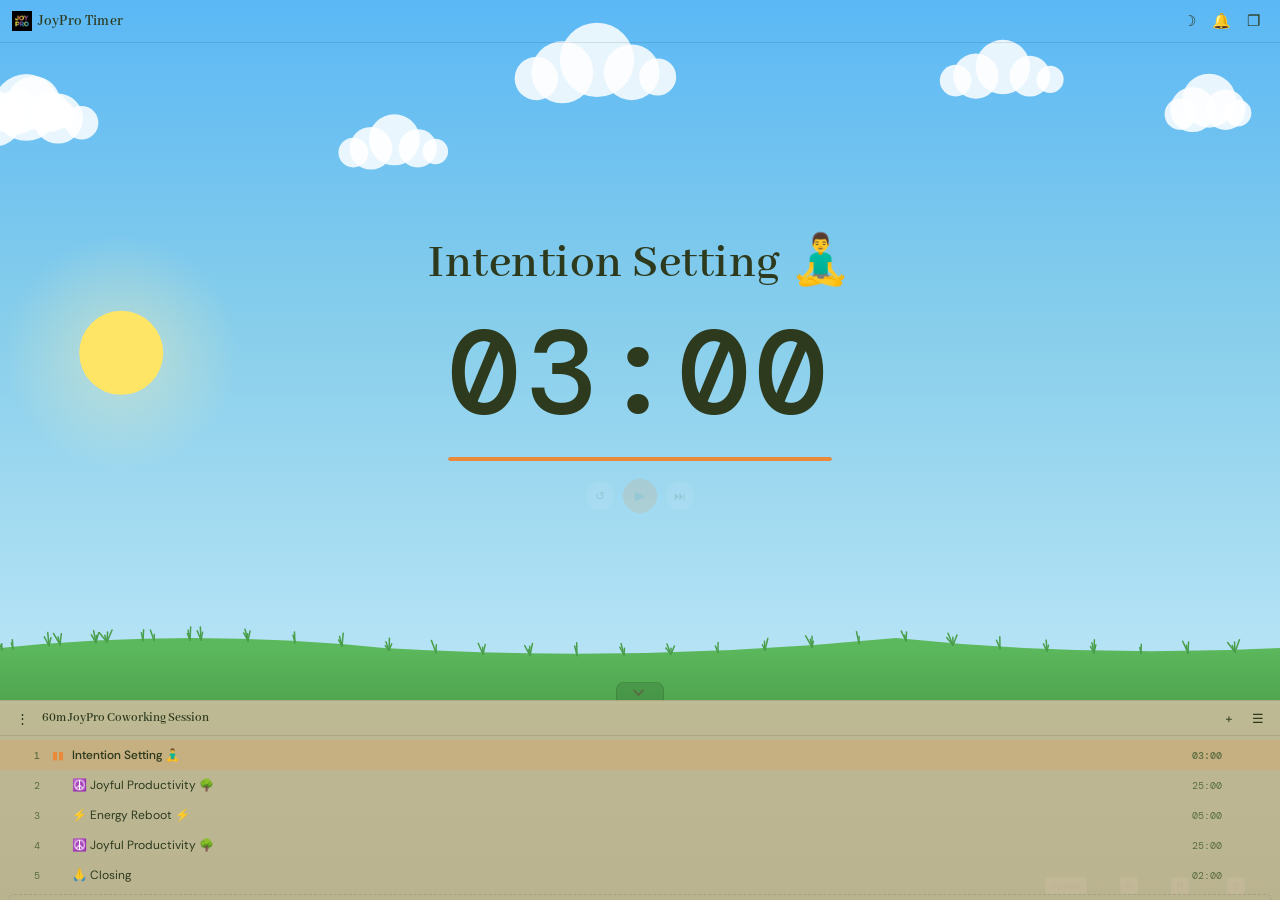
==== index.html @ cd6d8004 "Reshape bonsai tree to match reference: compact trunk, organic branches, cloud foliage Vertically co" ====
<!DOCTYPE html>
<html lang="en">
<head>
<meta charset="UTF-8">
<meta name="viewport" content="width=device-width, initial-scale=1.0, viewport-fit=cover">
<title>JoyPro Timer</title>
<link rel="icon" type="image/png" href="joypro-logo-dark.png">
<link rel="preconnect" href="https://fonts.googleapis.com">
<link rel="preconnect" href="https://fonts.gstatic.com" crossorigin>
<link href="https://fonts.googleapis.com/css2?family=Abhaya+Libre:wght@600&family=DM+Mono:wght@400;500&family=Rethink+Sans:wght@400;500;600&display=swap" rel="stylesheet">
<link rel="stylesheet" href="css/tokens.css?v=9">
<link rel="stylesheet" href="css/layout.css?v=9">
<link rel="stylesheet" href="css/timer.css?v=9">
<link rel="stylesheet" href="css/modals.css?v=9">
<link rel="stylesheet" href="css/utilities.css?v=9">
</head>
<body>

<div class="app">
  <!-- HEADER -->
  <header class="header">
    <div class="header-title"><img src="joypro-logo-dark.png" alt="JoyPro" class="header-logo">JoyPro Timer</div>
    <div class="header-actions">
      <button class="header-btn" id="themeToggle" title="Toggle theme">&#9789;</button>
      <button class="header-btn" id="muteToggle" title="Toggle sound (M)">&#128276;</button>
      <button class="header-btn" id="popoutBtn" title="Open popout window">&#10064;</button>
    </div>
  </header>

  <!-- MAIN -->
  <div class="main">
    <!-- Main content area (timer + future coworking panel sit here side-by-side) -->
    <div class="main-content">
      <!-- Timer Area -->
      <div class="timer-area" id="timerArea">
        <div class="current-segment-title" id="currentTitle">Focus Block 1</div>
        <div class="timer-digits" id="timerDigits">25:00</div>
        <div class="timer-progress-bar">
          <div class="timer-progress-fill" id="progressFill" style="width: 100%"></div>
        </div>

      <div class="timer-controls">
        <button class="ctrl-btn" id="resetBtn" title="Reset session (R)">&#8634;</button>
        <button class="ctrl-btn primary" id="playBtn" title="Play/Pause (Space)">&#9654;</button>
        <button class="ctrl-btn" id="skipBtn" title="Next segment (N)">&#9197;</button>
      </div>

      <!-- Transition overlay -->
      <div class="transition-overlay" id="transitionOverlay">
        <div class="transition-label">Next up</div>
        <div class="transition-title" id="transitionTitle"></div>
        <div class="transition-countdown" id="transitionCountdown">Starting in 3...</div>
        <div class="transition-actions">
          <button class="transition-btn start" id="transitionStart">Start Now</button>
          <button class="transition-btn skip" id="transitionSkipBtn">Skip</button>
        </div>
      </div>

      <!-- Complete overlay -->
      <div class="complete-overlay" id="completeOverlay">
        <div class="complete-icon">&#10003;</div>
        <div class="complete-title">Session Complete!</div>
        <div class="complete-sub">Great session. Take a moment to breathe.</div>
        <button class="modal-btn primary complete-restart-btn" id="restartBtn">Start Over</button>
      </div>
    </div><!-- /.timer-area -->
    </div><!-- /.main-content -->

    <!-- Expand tab (visible when panel collapsed) -->
    <button class="panel-tab-btn session-expand-btn" id="sessionExpandBtn" title="Show segments">
      <div class="tab-arrow up"></div>
    </button>

    <!-- Session Panel (bottom — segments list & toolbar) -->
    <aside class="session-panel" id="sessionPanel">
      <!-- Collapse tab sits on top of panel -->
      <button class="panel-tab-btn panel-collapse-tab" id="panelCollapseBtn" title="Hide segments">
        <div class="tab-arrow down"></div>
      </button>
      <!-- Menu lives outside session-panel-inner to avoid overflow:hidden clipping -->
      <div class="session-actions-menu" id="sessionActionsMenu">
        <button class="menu-item" id="menuSaveBtn">&#128190; Save</button>
        <button class="menu-item" id="menuSaveAsBtn">&#128203; Save As...</button>
        <button class="menu-item" id="menuAdvEditBtn">&#9998; Advanced Edit...</button>
      </div>
      <div class="session-panel-inner">
        <div class="session-header">
          <div class="session-actions-wrapper">
            <button class="session-btn" id="sessionActionsBtn" title="Session actions">&#8942;</button>
          </div>
          <div class="session-name" id="sessionName"></div>
          <div class="session-toolbar">
            <button class="session-btn" id="panelNewBtn" title="New session">&#43;</button>
            <button class="session-btn" id="panelMenuBtn" title="Load saved session">&#9776;</button>
          </div>
        </div>
        <div class="session-segments" id="sessionSegments"></div>
      </div>
    </aside>
  </div><!-- /.main -->
</div><!-- /.app -->

<!-- EDITOR MODAL -->
<div class="modal-overlay" id="editorModal">
  <div class="modal">
    <div class="modal-header">
      <div class="modal-title" id="editorModalTitle">Edit Session</div>
      <button class="modal-close" id="editorClose">&times;</button>
    </div>
    <div class="modal-body" id="editorBody">
      <input type="text" class="editor-session-name" id="editorSessionName" placeholder="Session name" spellcheck="false">
      <div id="editorSegments"></div>
      <button class="editor-add-btn" id="editorAdd">+ Add Segment</button>
    </div>
    <div class="modal-footer">
      <button class="modal-btn secondary" id="editorCancel">Cancel</button>
      <button class="modal-btn primary" id="editorSave">Save</button>
    </div>
  </div>
</div>

<!-- SAVED SESSIONS MODAL -->
<div class="modal-overlay" id="savedModal">
  <div class="modal">
    <div class="modal-header">
      <div class="modal-title">Saved Sessions</div>
      <button class="modal-close" id="savedClose">&times;</button>
    </div>
    <div class="modal-body" id="savedBody"></div>
    <div class="modal-footer">
      <button class="modal-btn secondary" id="savedImportBtn">Import</button>
      <button class="modal-btn secondary" id="savedExportBtn">Export</button>
      <span class="flex-spacer"></span>
      <button class="modal-btn secondary" id="savedCloseBtn">Close</button>
    </div>
  </div>
</div>

<!-- CONFIRM DIALOG -->
<div class="confirm-overlay" id="confirmOverlay">
  <div class="confirm-box">
    <div class="confirm-msg" id="confirmMsg"></div>
    <div class="confirm-actions">
      <button class="modal-btn secondary" id="confirmNo">Cancel</button>
      <button class="modal-btn primary" id="confirmYes">Confirm</button>
    </div>
  </div>
</div>

<!-- SAVE PROMPT DIALOG (unsaved changes) -->
<div class="save-prompt-overlay" id="savePromptOverlay">
  <div class="save-prompt-box">
    <div class="save-prompt-msg" id="savePromptMsg">Save changes to this session?</div>
    <div class="save-prompt-actions">
      <button class="modal-btn secondary" id="savePromptCancel">Cancel</button>
      <button class="modal-btn secondary" id="savePromptDiscard">Don't Save</button>
      <button class="modal-btn secondary" id="savePromptSaveAs">Save As</button>
      <button class="modal-btn primary" id="savePromptSave">Save</button>
    </div>
  </div>
</div>

<!-- SAVE AS NAME PROMPT -->
<div class="name-prompt-overlay" id="namePromptOverlay">
  <div class="name-prompt-box">
    <div class="name-prompt-label">Save session as:</div>
    <input type="text" class="name-prompt-input" id="namePromptInput" placeholder="Session name" spellcheck="false">
    <div class="name-prompt-actions">
      <button class="modal-btn secondary" id="namePromptCancel">Cancel</button>
      <button class="modal-btn primary" id="namePromptOk">Save</button>
    </div>
  </div>
</div>

<!-- SEGMENT EDIT POPOVER -->
<div class="seg-edit-popover" id="segEditPopover">
  <div class="seg-edit-header">
    <div class="seg-edit-title">Edit Segment</div>
    <button class="seg-edit-close" id="segEditClose">&times;</button>
  </div>
  <div class="seg-edit-body">
    <div class="seg-edit-row">
      <label class="seg-edit-label">Title</label>
      <input type="text" class="seg-edit-input" id="segEditTitle" spellcheck="false">
    </div>
    <div class="seg-edit-row">
      <label class="seg-edit-label">Duration</label>
      <div class="seg-edit-duration">
        <input type="number" class="seg-edit-num" id="segEditMin" min="0" max="999" title="Minutes">
        <span class="seg-edit-sep">:</span>
        <input type="number" class="seg-edit-num" id="segEditSec" min="0" max="59" title="Seconds">
      </div>
    </div>
    <div class="seg-edit-row seg-edit-toggles">
      <label><input type="checkbox" id="segEditSound"> Sound</label>
      <label><input type="checkbox" id="segEditAuto"> Auto-advance</label>
    </div>
    <div class="seg-edit-row">
      <label class="seg-edit-label">Theme</label>
      <select class="seg-edit-select" id="segEditTheme"></select>
    </div>
    <div class="seg-edit-row seg-edit-sound-row">
      <span class="seg-edit-sound-link" id="segEditUploadSound">Upload custom sound</span>
      <span class="seg-edit-sound-link remove" id="segEditRemoveSound">Remove custom sound</span>
    </div>
  </div>
  <div class="seg-edit-footer">
    <button class="modal-btn secondary" id="segEditCancel">Cancel</button>
    <button class="modal-btn primary" id="segEditSave">Save</button>
  </div>
</div>
<div class="seg-edit-backdrop" id="segEditBackdrop"></div>

<!-- TOAST -->
<div class="toast-container" id="toastContainer"></div>

<!-- KEYBOARD HINT -->
<div class="keyboard-hint">
  <kbd>Space</kbd> play &nbsp; <kbd>N</kbd> next &nbsp; <kbd>M</kbd> mute &nbsp; <kbd>E</kbd> edit
</div>

<!-- Hidden file input for custom sound upload -->
<input type="file" id="soundFileInput" accept="audio/*" style="display:none">
<input type="file" id="importFileInput" accept=".json" style="display:none">

<script src="js/state.js?v=9"></script>
<script src="js/audio.js?v=9"></script>
<script src="js/themes.js?v=9"></script>
<script src="js/timer.js?v=9"></script>
<script src="js/ui.js?v=9"></script>
<script src="js/inline-edit.js?v=9"></script>
<script src="js/popout.js?v=9"></script>
<script src="js/dialogs.js?v=9"></script>
<script src="js/editor.js?v=9"></script>
<script src="js/app.js?v=9"></script>
</body>
</html>
---- css/tokens.css ----
/* ═══════════════════════════════════════════════════
   DESIGN TOKENS
   ═══════════════════════════════════════════════════ */
:root {
  /* Brand */
  --coral: #f19766;
  --teal: #2a7c73;
  --light-teal: #6faf9c;
  --navy: #07273F;
  --charcoal: #3d474d;
  --cream: #f6f3ee;
  --track-light: #e8e4de;
  --track-dark: #2a3a4a;

  /* Light theme (default) */
  --bg: var(--cream);
  --bg-panel: #eee9e2;
  --text: var(--charcoal);
  --text-muted: #8a9099;
  --accent: var(--coral);
  --ring-track: var(--track-light);
  --completed: var(--teal);
  --border: #ddd6cc;
  --modal-bg: #fff;
  --modal-overlay: rgba(0,0,0,0.35);
  --hover-bg: rgba(241,151,102,0.08);
  --active-bg: rgba(241,151,102,0.14);
  --btn-bg: var(--cream);
  --btn-hover: #ece7e0;
  --toast-bg: var(--charcoal);
  --toast-text: var(--cream);
  --danger: #d96b5a;
  --shadow: 0 2px 12px rgba(0,0,0,0.08);
  --shadow-lg: 0 8px 32px rgba(0,0,0,0.12);
}

[data-theme="dark"] {
  --bg: var(--navy);
  --bg-panel: #0a2e47;
  --text: var(--cream);
  --text-muted: #8a9aaa;
  --accent: var(--coral);
  --ring-track: var(--track-dark);
  --completed: var(--light-teal);
  --border: #1e3a52;
  --modal-bg: #0e3355;
  --modal-overlay: rgba(0,0,0,0.55);
  --hover-bg: rgba(241,151,102,0.1);
  --active-bg: rgba(241,151,102,0.18);
  --btn-bg: #0a2e47;
  --btn-hover: #143d5a;
  --toast-bg: var(--cream);
  --toast-text: var(--navy);
  --shadow: 0 2px 12px rgba(0,0,0,0.25);
  --shadow-lg: 0 8px 32px rgba(0,0,0,0.4);
}

/* Starry Night — deep indigo sky with transparent UI */
[data-bg-theme="starryNight"] {
  --bg: #0b0e2a;
  --bg-panel: rgba(8, 10, 36, 0.65);
  --text: #e8e0f0;
  --text-muted: #9a8fbf;
  --accent: #c89bff;
  --ring-track: rgba(255,255,255,0.1);
  --completed: #7dd3c0;
  --border: rgba(255,255,255,0.1);
  --modal-bg: rgba(12, 14, 45, 0.9);
  --modal-overlay: rgba(0,0,0,0.6);
  --hover-bg: rgba(200,155,255,0.1);
  --active-bg: rgba(200,155,255,0.18);
  --btn-bg: rgba(8, 10, 36, 0.6);
  --btn-hover: rgba(20, 22, 60, 0.8);
  --toast-bg: rgba(200,155,255,0.9);
  --toast-text: #0b0e2a;
  --shadow: 0 2px 12px rgba(0,0,0,0.4);
  --shadow-lg: 0 8px 32px rgba(0,0,0,0.5);
}

/* ═══════════════════════════════════════════════════
   THEME PICKER
   ═══════════════════════════════════════════════════ */
.theme-picker {
  position: fixed;
  z-index: 100;
  display: flex;
  gap: 6px;
  padding: 8px 10px;
  background: var(--modal-bg);
  border: 1px solid var(--border);
  border-radius: 10px;
  box-shadow: var(--shadow-lg);
  opacity: 0;
  pointer-events: none;
  transform: translateY(-4px);
  transition: opacity 0.15s, transform 0.15s;
  max-width: calc(100vw - 24px);
}

.theme-picker.open {
  opacity: 1;
  pointer-events: auto;
  transform: translateY(0);
}

.theme-swatch {
  width: 28px;
  height: 28px;
  padding: 0;
  border: 2px solid transparent;
  border-radius: 50%;
  background: none;
  cursor: pointer;
  display: flex;
  align-items: center;
  justify-content: center;
  transition: border-color 0.15s, transform 0.15s;
}

.theme-swatch:hover {
  transform: scale(1.15);
}

.theme-swatch.active {
  border-color: var(--accent);
}

.swatch-color {
  display: block;
  width: 18px;
  height: 18px;
  border-radius: 50%;
  border: 1px solid rgba(128,128,128,0.3);
}

/* Growing Tree — cheerful daytime scene */
[data-bg-theme="growingTree"] {
  --bg: #87CEEB;
  --bg-panel: rgba(210, 190, 160, 0.85);
  --text: #2d3a1e;
  --text-muted: #5a6e42;
  --accent: #e88a3a;
  --ring-track: rgba(0,0,0,0.08);
  --completed: #2a7c3a;
  --border: rgba(0,0,0,0.1);
  --modal-bg: rgba(245, 250, 240, 0.95);
  --modal-overlay: rgba(0,0,0,0.3);
  --hover-bg: rgba(232,138,58,0.12);
  --active-bg: rgba(232,138,58,0.2);
  --btn-bg: rgba(255,255,255,0.5);
  --btn-hover: rgba(255,255,255,0.7);
  --toast-bg: #2d5016;
  --toast-text: #f5fae0;
  --shadow: 0 2px 12px rgba(0,0,0,0.1);
  --shadow-lg: 0 8px 32px rgba(0,0,0,0.15);
}

/* ═══════════════════════════════════════════════════
   BONSAI SVG (Growing Tree theme)
   ═══════════════════════════════════════════════════ */
:root {
  --bonsai-trunk: #6D4C2E;
  --bonsai-trunk-dark: #4E3524;
  --bonsai-pot: #B5651D;
  --bonsai-pot-dark: #8B4513;
  --bonsai-pot-rim: #C4753A;
  --bonsai-soil: #3E2723;
  --bonsai-soil-highlight: #5D4037;
  --bonsai-foliage-dark: #3A8A30;
  --bonsai-foliage-mid: #4EA842;
  --bonsai-foliage-light: #6CBF5C;
}

/* Bonsai SVG overlay */
.bonsai-svg {
  position: fixed;
  pointer-events: none;
  z-index: 1;
  overflow: visible;
}

/* Pot fade-in */
.bonsai-pot { opacity: 0; transition: opacity 0.5s ease; }
.bonsai-pot.visible { opacity: 1; }

.bonsai-soil-surface {
  transform: scaleY(0.4);
  transform-origin: center;
  transition: transform 0.6s ease-out;
}
.bonsai-pot.visible .bonsai-soil-surface { transform: scaleY(1); }

/* Growable paths (trunk, branches, roots) */
.bonsai-growable {
  fill: none;
  stroke-linecap: round;
  stroke-linejoin: round;
}

/* Trunk fill paths (tapered, computed per-frame by JS) */
.bonsai-trunk-fill-main { fill: var(--bonsai-trunk); stroke: none; }
.bonsai-trunk-fill-shadow { fill: var(--bonsai-trunk-dark); stroke: none; opacity: 0; }

/* Trunk reference paths (invisible, kept for getPointAtLength) */
.bonsai-trunk-main { stroke: none; fill: none; }
.bonsai-trunk-shadow { stroke: none; fill: none; }

/* Branches — JS per-frame animation, 2x thicker */
.bonsai-branch-primary {
  stroke: var(--bonsai-trunk);
  stroke-width: 12;
}
.bonsai-branch-secondary {
  stroke: var(--bonsai-trunk);
  stroke-width: 8;
}

/* Roots — JS per-frame animation */
.bonsai-root-path {
  stroke: var(--bonsai-trunk);
  stroke-width: 3;
}

/* Foliage pads — JS per-frame scale/opacity, CSS sway animation */
.bonsai-foliage-pad {
  opacity: 0;
  scale: 0;
}
.bonsai-foliage-pad.visible {
  animation: bonsai-sway 4s ease-in-out infinite;
}

/* Breeze sway — gentle continuous animation with slight rotation */
@keyframes bonsai-sway {
  0%, 100% { translate: 0 0; rotate: 0deg; }
  25% { translate: 2px -1px; rotate: 1.5deg; }
  50% { translate: -1px 1px; rotate: -0.8deg; }
  75% { translate: 1.5px 0.5px; rotate: 1deg; }
}
/* Stagger sway timing per pad for natural look */
.bonsai-foliage-pad:nth-child(odd) { animation-delay: -1.5s; }
.bonsai-foliage-pad:nth-child(3n) { animation-duration: 5s; }
.bonsai-foliage-pad:nth-child(4n) { animation-duration: 3.5s; animation-delay: -0.8s; }

/* Individual circle micro-sway within foliage — organic breathing effect */
.bonsai-foliage-pad.visible circle:nth-child(3n+1) {
  animation: bonsai-micro-1 3.2s ease-in-out infinite;
}
.bonsai-foliage-pad.visible circle:nth-child(3n+2) {
  animation: bonsai-micro-2 2.8s ease-in-out infinite -1s;
}
.bonsai-foliage-pad.visible circle:nth-child(3n) {
  animation: bonsai-micro-3 3.6s ease-in-out infinite -0.5s;
}
@keyframes bonsai-micro-1 {
  0%, 100% { translate: 0 0; }
  50% { translate: 1.5px -0.8px; }
}
@keyframes bonsai-micro-2 {
  0%, 100% { translate: 0 0; }
  50% { translate: -1.2px 1px; }
}
@keyframes bonsai-micro-3 {
  0%, 100% { translate: 0 0; }
  50% { translate: 0.8px 1.2px; }
}

/* Tree group */
.bonsai-tree-group {
  transform-origin: 200px 400px;
}

/* Background canvas — gradient set per-theme via JS */
#themeBgCanvas {}
---- css/layout.css ----
/* ═══════════════════════════════════════════════════
   BASE
   ═══════════════════════════════════════════════════ */
*, *::before, *::after { box-sizing: border-box; margin: 0; padding: 0; }
html, body { height: 100%; }
body {
  font-family: 'Rethink Sans', sans-serif;
  background: var(--bg);
  color: var(--text);
  transition: background 0.3s, color 0.3s;
  overflow: hidden;
  /* Safe area padding for iPhones with notch/dynamic island */
  padding-top: env(safe-area-inset-top);
  padding-bottom: env(safe-area-inset-bottom);
  padding-left: env(safe-area-inset-left);
  padding-right: env(safe-area-inset-right);
}
button { cursor: pointer; border: none; background: none; font-family: inherit; color: inherit; }
input { font-family: inherit; color: inherit; }

/* ═══════════════════════════════════════════════════
   APP LAYOUT
   ═══════════════════════════════════════════════════ */
.app {
  width: 100%;
  height: 100vh;           /* fallback for older browsers */
  height: 100dvh;          /* dynamic viewport height — adapts to Safari toolbar */
  display: flex;
  flex-direction: column;
  background: var(--bg);
  position: relative;
  z-index: 2;              /* above bonsai SVG overlay (z-index: 1) */
}

/* ═══════════════════════════════════════════════════
   HEADER
   ═══════════════════════════════════════════════════ */
.header {
  display: flex;
  align-items: center;
  justify-content: space-between;
  padding: 6px 12px;
  border-bottom: 1px solid var(--border);
  flex-shrink: 0;
}

.header-title {
  font-family: 'Abhaya Libre', serif;
  font-weight: 600;
  font-size: 15px;
  display: flex;
  align-items: center;
  gap: 6px;
  letter-spacing: 0.01em;
}

.header-logo {
  width: 20px;
  height: 20px;
  object-fit: contain;
}

.header-actions { display: flex; gap: 2px; }
.header-btn {
  width: 30px;
  height: 30px;
  border-radius: 6px;
  display: flex;
  align-items: center;
  justify-content: center;
  font-size: 15px;
  transition: background 0.15s;
}
.header-btn:hover, .header-btn:active { background: var(--hover-bg); }
.header-btn.muted { opacity: 0.5; }

/* ═══════════════════════════════════════════════════
   MAIN
   ═══════════════════════════════════════════════════ */
.main {
  flex: 1;
  display: flex;
  flex-direction: column;
  overflow: hidden;
  min-height: 0;
  position: relative;
}

/* Holds the timer (and future side panels). flex-row ready for a coworking panel. */
.main-content {
  flex: 1;
  display: flex;
  flex-direction: row;
  min-height: 0;
  order: 1;
}

/* ═══════════════════════════════════════════════════
   SESSION PANEL (bottom — segments list & toolbar)
   ═══════════════════════════════════════════════════ */
.session-panel {
  flex: 0 0 auto;
  order: 2;
  position: relative;
  overflow: visible;
}

.session-panel-inner {
  max-height: 200px;
  display: flex;
  flex-direction: column;
  border-top: 1px solid var(--border);
  background: var(--bg-panel);
  transition: max-height 0.25s ease, opacity 0.2s ease;
  overflow: hidden;
}

.session-panel.collapsed .session-panel-inner {
  max-height: 0;
  border-top: none;
  opacity: 0;
  pointer-events: none;
}

.session-panel.collapsed .panel-collapse-tab {
  opacity: 0;
  pointer-events: none;
}

/* Tab-style expand/collapse button */
.panel-tab-btn {
  position: absolute;
  left: 50%;
  transform: translateX(-50%);
  width: 48px;
  height: 18px;
  border-radius: 8px 8px 0 0;
  display: flex;
  align-items: center;
  justify-content: center;
  background: var(--border);
  border: 1px solid var(--border);
  border-bottom: none;
  z-index: 10;
  cursor: pointer;
  transition: background 0.15s, opacity 0.2s;
}
.panel-tab-btn:hover, .panel-tab-btn:active { background: var(--accent); }
.panel-tab-btn:hover .tab-arrow, .panel-tab-btn:active .tab-arrow { border-color: white; }
.tab-arrow {
  width: 8px;
  height: 8px;
  border-left: 2px solid var(--text-muted);
  border-bottom: 2px solid var(--text-muted);
  transition: border-color 0.15s;
}
.tab-arrow.down { transform: rotate(-45deg) translateY(-2px); }
.tab-arrow.up { transform: rotate(135deg) translateY(2px); }

/* Expand tab — anchored at bottom of timer area, above safe area on iPhones */
.session-expand-btn {
  bottom: 8px;
  bottom: calc(8px + env(safe-area-inset-bottom));
  opacity: 0;
  pointer-events: none;
}
.session-expand-btn.visible {
  opacity: 1;
  pointer-events: auto;
}

/* Collapse tab — sits above the panel border */
.panel-collapse-tab {
  top: -18px;
}

/* Panel header */
.session-header {
  padding: 4px 8px;
  border-bottom: 1px solid var(--border);
  flex-shrink: 0;
  display: flex;
  align-items: center;
  gap: 6px;
  transition: opacity 0.15s;
}

.session-name {
  font-family: 'Abhaya Libre', serif;
  font-weight: 600;
  font-size: 13px;
  line-height: 1.3;
  flex: 1;
  overflow: hidden;
  text-overflow: ellipsis;
  white-space: nowrap;
  min-width: 0;
}

.session-name-input {
  font-family: 'Abhaya Libre', serif;
  font-weight: 600;
  font-size: 13px;
  flex: 1;
  min-width: 0;
  padding: 1px 4px;
  border: 1px solid var(--accent);
  border-radius: 4px;
  background: var(--modal-bg);
  color: var(--text);
  outline: none;
}

.session-toolbar {
  display: flex;
  gap: 1px;
  align-items: center;
  flex-shrink: 0;
}

.session-btn {
  width: 28px;
  height: 26px;
  border-radius: 5px;
  display: flex;
  align-items: center;
  justify-content: center;
  font-size: 13px;
  transition: background 0.15s;
  flex-shrink: 0;
}
.session-btn:hover, .session-btn:active { background: var(--hover-bg); }

/* Segment list */
.session-segments {
  flex: 1;
  overflow-y: auto;
  padding: 4px 0;
}

.segment-item {
  display: flex;
  align-items: center;
  gap: 6px;
  padding: 6px 10px;
  font-size: 12px;
  cursor: pointer;
  transition: background 0.1s;
  white-space: nowrap;
}
.segment-item:hover, .segment-item:active { background: var(--hover-bg); }
.segment-item.active { background: var(--active-bg); font-weight: 500; }

/* Drag handle */
.segment-drag-handle {
  cursor: grab;
  color: var(--text-muted);
  font-size: 10px;
  flex-shrink: 0;
  width: 14px;
  text-align: center;
  user-select: none;
  opacity: 0;
  transition: opacity 0.15s;
  letter-spacing: -2px;
}
.segment-item:hover .segment-drag-handle { opacity: 0.6; }
.segment-drag-handle:hover { opacity: 1 !important; }
.segment-drag-handle:active { cursor: grabbing; }
.segment-drag-handle.disabled { opacity: 0.15 !important; pointer-events: none; cursor: default; }

.segment-num {
  font-family: 'DM Mono', monospace;
  font-size: 10px;
  color: var(--text-muted);
  width: 14px;
  text-align: center;
  flex-shrink: 0;
}

.segment-icon {
  width: 16px;
  height: 16px;
  flex-shrink: 0;
  display: flex;
  align-items: center;
  justify-content: center;
  font-size: 11px;
}

.segment-icon.completed { color: var(--completed); }
.segment-icon.playing { color: var(--accent); }

.segment-title-text {
  flex: 1;
  overflow: hidden;
  text-overflow: ellipsis;
  white-space: nowrap;
}

.segment-duration {
  font-family: 'DM Mono', monospace;
  font-size: 10px;
  color: var(--text-muted);
  flex-shrink: 0;
}

/* Edit button — hidden until row hover */
.segment-edit-btn {
  width: 18px;
  height: 18px;
  border-radius: 3px;
  display: flex;
  align-items: center;
  justify-content: center;
  font-size: 10px;
  color: var(--text-muted);
  flex-shrink: 0;
  opacity: 0;
  transition: opacity 0.15s, background 0.1s;
}
.segment-item:hover .segment-edit-btn { opacity: 0.6; }
.segment-edit-btn:hover { opacity: 1 !important; background: var(--hover-bg); color: var(--accent); }

/* Delete button — hidden until row hover */
.segment-delete-btn {
  width: 18px;
  height: 18px;
  border-radius: 3px;
  display: flex;
  align-items: center;
  justify-content: center;
  font-size: 12px;
  color: var(--text-muted);
  flex-shrink: 0;
  opacity: 0;
  transition: opacity 0.15s, background 0.1s;
}
.segment-item:hover .segment-delete-btn { opacity: 0.6; }
.segment-delete-btn:hover { opacity: 1 !important; background: rgba(217,107,90,0.1); color: var(--danger); }

/* Inline edit input (replaces span temporarily) */
.segment-inline-input {
  font-family: inherit;
  font-size: 12px;
  padding: 1px 4px;
  border: 1px solid var(--accent);
  border-radius: 4px;
  background: var(--modal-bg);
  color: var(--text);
  outline: none;
  min-width: 40px;
}
.segment-inline-input.title-input {
  flex: 1;
  min-width: 0;
}
.segment-inline-input.duration-input {
  font-family: 'DM Mono', monospace;
  font-size: 10px;
  width: 48px;
  text-align: center;
}

/* Add segment button at bottom of list */
.segment-add-btn {
  width: calc(100% - 16px);
  margin: 4px 8px 6px;
  padding: 5px;
  border: 1px dashed var(--border);
  border-radius: 6px;
  font-size: 11px;
  color: var(--text-muted);
  transition: all 0.15s;
  background: none;
  cursor: pointer;
  flex-shrink: 0;
}
.segment-add-btn:hover { border-color: var(--accent); color: var(--accent); }

/* ═══════════════════════════════════════════════════
   SESSION ACTIONS MENU (kebab dropdown)
   ═══════════════════════════════════════════════════ */
.session-actions-wrapper {
  position: relative;
  flex-shrink: 0;
}

.session-actions-menu {
  position: absolute;
  left: 8px;
  bottom: calc(100% - 18px);
  margin-bottom: 4px;
  background: var(--modal-bg);
  border: 1px solid var(--border);
  border-radius: 8px;
  box-shadow: var(--shadow-lg);
  padding: 4px 0;
  min-width: 160px;
  opacity: 0;
  pointer-events: none;
  transform: translateY(4px);
  transition: opacity 0.15s, transform 0.15s;
  z-index: 20;
}
.session-actions-menu.open {
  opacity: 1;
  pointer-events: auto;
  transform: translateY(0);
}

.menu-item {
  display: block;
  width: 100%;
  padding: 7px 14px;
  font-size: 12px;
  text-align: left;
  white-space: nowrap;
  transition: background 0.1s;
  cursor: pointer;
  background: none;
  border: none;
  color: var(--text);
  font-family: inherit;
}
.menu-item:hover { background: var(--hover-bg); }

/* Touch devices: always show edit/delete buttons, hide drag handles */
@media (hover: none) {
  .segment-drag-handle { display: none; }
  .segment-edit-btn { opacity: 0.5; }
  .segment-delete-btn { opacity: 0.5; }
}

/* ═══════════════════════════════════════════════════
   SHORT VIEWPORT
   ═══════════════════════════════════════════════════ */
@media (max-height: 500px) {
  .session-panel-inner { max-height: 120px; }
}
---- css/timer.css ----
/* ═══════════════════════════════════════════════════
   TIMER AREA
   ═══════════════════════════════════════════════════ */
.timer-area {
  flex: 1;
  display: flex;
  flex-direction: column;
  align-items: center;
  justify-content: safe center;
  padding: 16px 12px;
  position: relative;
  min-width: 0;
  min-height: 0;
  overflow: clip;
}

.current-segment-title {
  font-family: 'Abhaya Libre', serif;
  font-weight: 600;
  margin-bottom: 2px;
  text-align: center;
  letter-spacing: 0.01em;
  /* font-size set dynamically by JS based on text length */
}

.timer-digits {
  font-family: 'DM Mono', monospace;
  font-size: clamp(40px, 18vw, 120px);
  font-weight: 500;
  letter-spacing: 0.04em;
  white-space: nowrap;
  margin-bottom: 6px;
}

/* Progress bar — width matches digits */
.timer-progress-bar {
  height: 4px;
  background: var(--ring-track);
  border-radius: 2px;
  overflow: hidden;
  margin-bottom: clamp(10px, 2vh, 20px);
  /* width set dynamically by JS to match digits */
}
.timer-progress-fill {
  height: 100%;
  background: var(--accent);
  border-radius: 2px;
  transition: width 0.5s linear;
}

/* Controls — small and subtle */
.timer-controls {
  display: flex;
  gap: 8px;
  align-items: center;
  opacity: 0.15;
  transition: opacity 0.25s ease;
}
.timer-controls:hover { opacity: 1; }
@media (hover: none) { .timer-controls { opacity: 1; } }

.ctrl-btn {
  width: 30px;
  height: 30px;
  border-radius: 50%;
  display: flex;
  align-items: center;
  justify-content: center;
  font-size: 12px;
  transition: background 0.15s, transform 0.1s, opacity 0.2s;
  background: var(--btn-bg);
  border: 1px solid var(--border);
}
.ctrl-btn:hover, .ctrl-btn:active { background: var(--btn-hover); }
.ctrl-btn:active { transform: scale(0.95); }

.ctrl-btn.primary {
  width: 34px;
  height: 34px;
  background: var(--accent);
  color: #fff;
  border: none;
  font-size: 13px;
}
.ctrl-btn.primary:hover, .ctrl-btn.primary:active { background: #e8884f; }

/* ═══════════════════════════════════════════════════
   TRANSITION OVERLAY
   ═══════════════════════════════════════════════════ */
.transition-overlay {
  position: absolute;
  inset: 0;
  background: var(--bg);
  display: flex;
  flex-direction: column;
  align-items: center;
  justify-content: center;
  gap: 12px;
  opacity: 0;
  pointer-events: none;
  transition: opacity 0.3s;
  z-index: 5;
}
.transition-overlay.visible {
  opacity: 1;
  pointer-events: auto;
}

.transition-label {
  font-size: 13px;
  color: var(--text-muted);
  text-transform: uppercase;
  letter-spacing: 0.08em;
}

.transition-title {
  font-family: 'Abhaya Libre', serif;
  font-weight: 600;
  font-size: 22px;
}

.transition-countdown {
  font-family: 'DM Mono', monospace;
  font-size: 14px;
  color: var(--text-muted);
  margin-top: 4px;
}

.transition-actions {
  display: flex;
  gap: 10px;
  margin-top: 8px;
}

.transition-btn {
  padding: 8px 20px;
  border-radius: 8px;
  font-size: 13px;
  font-weight: 500;
  transition: background 0.15s;
}
.transition-btn.start {
  background: var(--accent);
  color: #fff;
}
.transition-btn.start:hover, .transition-btn.start:active { background: #e8884f; }
.transition-btn.skip {
  background: var(--btn-bg);
  border: 1px solid var(--border);
}
.transition-btn.skip:hover, .transition-btn.skip:active { background: var(--btn-hover); }

/* ═══════════════════════════════════════════════════
   SESSION COMPLETE
   ═══════════════════════════════════════════════════ */
.complete-overlay {
  position: absolute;
  inset: 0;
  background: var(--bg);
  display: flex;
  flex-direction: column;
  align-items: center;
  justify-content: center;
  gap: 10px;
  opacity: 0;
  pointer-events: none;
  transition: opacity 0.3s;
  z-index: 5;
}
.complete-overlay.visible {
  opacity: 1;
  pointer-events: auto;
}

.complete-icon { font-size: 36px; color: var(--completed); }
.complete-title {
  font-family: 'Abhaya Libre', serif;
  font-weight: 600;
  font-size: 22px;
}
.complete-sub { font-size: 13px; color: var(--text-muted); }
.complete-restart-btn { margin-top: 12px; }

/* ═══════════════════════════════════════════════════
   EMPTY STATE
   ═══════════════════════════════════════════════════ */
.empty-state {
  display: flex;
  flex-direction: column;
  align-items: center;
  justify-content: center;
  gap: 12px;
  color: var(--text-muted);
  text-align: center;
  padding: 40px;
}
.empty-state-icon { font-size: 32px; opacity: 0.5; }
.empty-state-text { font-size: 14px; }
.empty-state-btn {
  padding: 8px 20px;
  border-radius: 8px;
  font-size: 13px;
  font-weight: 500;
  background: var(--accent);
  color: #fff;
}
.empty-state-btn:hover, .empty-state-btn:active { background: #e8884f; }
.empty-state.compact { padding: 20px; }
---- css/modals.css ----
/* ═══════════════════════════════════════════════════
   MODALS
   ═══════════════════════════════════════════════════ */
.modal-overlay {
  position: fixed;
  inset: 0;
  background: var(--modal-overlay);
  display: flex;
  align-items: center;
  justify-content: center;
  z-index: 100;
  opacity: 0;
  pointer-events: none;
  transition: opacity 0.2s;
}
.modal-overlay.open {
  opacity: 1;
  pointer-events: auto;
}

.modal {
  background: var(--modal-bg);
  border-radius: 12px;
  box-shadow: var(--shadow-lg);
  width: 90%;
  max-width: 500px;
  max-height: 80vh;
  display: flex;
  flex-direction: column;
  transform: translateY(8px);
  transition: transform 0.2s;
}
.modal-overlay.open .modal { transform: translateY(0); }

.modal-header {
  display: flex;
  align-items: center;
  justify-content: space-between;
  padding: 16px 20px 12px;
  border-bottom: 1px solid var(--border);
}

.modal-title {
  font-family: 'Abhaya Libre', serif;
  font-weight: 600;
  font-size: 18px;
}

.modal-close {
  width: 28px;
  height: 28px;
  border-radius: 6px;
  display: flex;
  align-items: center;
  justify-content: center;
  font-size: 18px;
}
.modal-close:hover, .modal-close:active { background: var(--hover-bg); }

.modal-body {
  padding: 16px 20px;
  overflow-y: auto;
  flex: 1;
}

.modal-footer {
  padding: 12px 20px 16px;
  border-top: 1px solid var(--border);
  display: flex;
  justify-content: flex-end;
  gap: 8px;
}

.modal-btn {
  padding: 8px 18px;
  border-radius: 8px;
  font-size: 13px;
  font-weight: 500;
  transition: background 0.15s;
}
.modal-btn.primary { background: var(--accent); color: #fff; }
.modal-btn.primary:hover, .modal-btn.primary:active { background: #e8884f; }
.modal-btn.secondary { background: var(--btn-bg); border: 1px solid var(--border); }
.modal-btn.secondary:hover, .modal-btn.secondary:active { background: var(--btn-hover); }
.modal-btn.danger { background: var(--danger); color: #fff; }
.modal-btn.danger:hover, .modal-btn.danger:active { opacity: 0.9; }

/* Editor form */
.editor-session-name {
  width: 100%;
  padding: 8px 12px;
  border: 1px solid var(--border);
  border-radius: 8px;
  font-size: 14px;
  background: var(--bg);
  margin-bottom: 12px;
  outline: none;
}
.editor-session-name:focus { border-color: var(--accent); }

.editor-segment {
  display: flex;
  gap: 8px;
  align-items: center;
  padding: 10px;
  background: var(--bg);
  border-radius: 8px;
  margin-bottom: 8px;
  border: 1px solid var(--border);
}

.editor-segment .drag-handle {
  cursor: grab;
  color: var(--text-muted);
  font-size: 14px;
  flex-shrink: 0;
  user-select: none;
}
.editor-segment .drag-handle:active { cursor: grabbing; }

.editor-segment-fields {
  flex: 1;
  display: flex;
  flex-direction: column;
  gap: 6px;
  min-width: 0;
}

.editor-row {
  display: flex;
  gap: 8px;
  align-items: center;
}

.editor-segment input[type="text"] {
  flex: 1;
  padding: 6px 10px;
  border: 1px solid var(--border);
  border-radius: 6px;
  font-size: 13px;
  background: var(--modal-bg);
  min-width: 0;
  outline: none;
}
.editor-segment input[type="text"]:focus { border-color: var(--accent); }

.editor-segment input[type="number"] {
  width: 50px;
  padding: 6px 6px;
  border: 1px solid var(--border);
  border-radius: 6px;
  font-size: 13px;
  font-family: 'DM Mono', monospace;
  text-align: center;
  background: var(--modal-bg);
  outline: none;
  -moz-appearance: textfield;
}
.editor-segment input[type="number"]::-webkit-inner-spin-button,
.editor-segment input[type="number"]::-webkit-outer-spin-button {
  -webkit-appearance: none;
}
.editor-segment input[type="number"]:focus { border-color: var(--accent); }

.editor-time-sep {
  font-family: 'DM Mono', monospace;
  font-size: 13px;
  color: var(--text-muted);
}

.editor-segment-options {
  display: flex;
  gap: 10px;
  align-items: center;
  font-size: 12px;
  color: var(--text-muted);
}

.editor-segment-options label {
  display: flex;
  align-items: center;
  gap: 4px;
  cursor: pointer;
}

.editor-segment-options input[type="checkbox"] {
  accent-color: var(--accent);
}

.editor-segment-options select {
  background: var(--bg-panel);
  color: var(--text);
  border: 1px solid var(--border);
  border-radius: 4px;
  padding: 2px 4px;
  font-size: 11px;
  cursor: pointer;
}

.theme-select-label {
  display: flex;
  align-items: center;
  gap: 4px;
  white-space: nowrap;
}

.editor-remove-btn {
  width: 28px;
  height: 28px;
  border-radius: 6px;
  display: flex;
  align-items: center;
  justify-content: center;
  font-size: 14px;
  color: var(--text-muted);
  flex-shrink: 0;
}
.editor-remove-btn:hover, .editor-remove-btn:active { background: rgba(217,107,90,0.1); color: var(--danger); }

.editor-add-btn {
  width: 100%;
  padding: 10px;
  border: 1px dashed var(--border);
  border-radius: 8px;
  font-size: 13px;
  color: var(--text-muted);
  transition: all 0.15s;
}
.editor-add-btn:hover, .editor-add-btn:active { border-color: var(--accent); color: var(--accent); }

/* Custom sound upload */
.sound-upload-btn {
  font-size: 11px;
  color: var(--text-muted);
  text-decoration: underline;
  cursor: pointer;
}
.sound-upload-btn:hover { color: var(--accent); }

/* Saved sessions */
.saved-sess-item {
  display: flex;
  align-items: center;
  padding: 10px 12px;
  border: 1px solid var(--border);
  border-radius: 8px;
  margin-bottom: 8px;
  cursor: pointer;
  transition: background 0.15s;
}
.saved-sess-item:hover, .saved-sess-item:active { background: var(--hover-bg); }

.saved-sess-info { flex: 1; min-width: 0; }
.saved-sess-name {
  font-weight: 500;
  font-size: 14px;
  overflow: hidden;
  text-overflow: ellipsis;
  white-space: nowrap;
}
.saved-sess-meta {
  font-size: 12px;
  color: var(--text-muted);
  margin-top: 2px;
}

.saved-sess-actions {
  display: flex;
  gap: 2px;
  flex-shrink: 0;
}

.saved-sess-action-btn {
  width: 28px;
  height: 28px;
  border-radius: 6px;
  display: flex;
  align-items: center;
  justify-content: center;
  font-size: 13px;
  color: var(--text-muted);
}
.saved-sess-action-btn:hover, .saved-sess-action-btn:active { background: var(--hover-bg); color: var(--accent); }
.saved-sess-action-btn.delete-btn:hover, .saved-sess-action-btn.delete-btn:active { background: rgba(217,107,90,0.1); color: var(--danger); }
.saved-sess-active-tag { font-size: 11px; color: var(--text-muted); }

/* ═══════════════════════════════════════════════════
   CONFIRM DIALOG
   ═══════════════════════════════════════════════════ */
.confirm-overlay {
  position: fixed;
  inset: 0;
  background: var(--modal-overlay);
  display: flex;
  align-items: center;
  justify-content: center;
  z-index: 150;
  opacity: 0;
  pointer-events: none;
  transition: opacity 0.2s;
}
.confirm-overlay.open { opacity: 1; pointer-events: auto; }

.confirm-box {
  background: var(--modal-bg);
  border-radius: 12px;
  box-shadow: var(--shadow-lg);
  padding: 24px;
  max-width: 380px;
  width: 90%;
  text-align: center;
}
.confirm-overlay.anchored {
  align-items: flex-start;
  justify-content: flex-start;
}
.confirm-overlay.anchored .confirm-box {
  position: fixed;
  width: 280px;
}
.confirm-msg { font-size: 14px; margin-bottom: 16px; line-height: 1.5; }
.confirm-actions {
  display: flex;
  gap: 8px;
  justify-content: center;
  flex-wrap: wrap;
}

/* ═══════════════════════════════════════════════════
   SAVE PROMPT DIALOG (4 buttons)
   ═══════════════════════════════════════════════════ */
.save-prompt-overlay {
  position: fixed;
  inset: 0;
  background: var(--modal-overlay);
  display: flex;
  align-items: center;
  justify-content: center;
  z-index: 160;
  opacity: 0;
  pointer-events: none;
  transition: opacity 0.2s;
}
.save-prompt-overlay.open { opacity: 1; pointer-events: auto; }

.save-prompt-box {
  background: var(--modal-bg);
  border-radius: 12px;
  box-shadow: var(--shadow-lg);
  padding: 24px;
  max-width: 400px;
  width: 90%;
  text-align: center;
}
.save-prompt-msg {
  font-size: 14px;
  margin-bottom: 18px;
  line-height: 1.5;
}
.save-prompt-actions {
  display: flex;
  gap: 8px;
  justify-content: center;
  flex-wrap: wrap;
}

/* ═══════════════════════════════════════════════════
   SAVE AS NAME PROMPT
   ═══════════════════════════════════════════════════ */
.name-prompt-overlay {
  position: fixed;
  inset: 0;
  background: var(--modal-overlay);
  display: flex;
  align-items: center;
  justify-content: center;
  z-index: 170;
  opacity: 0;
  pointer-events: none;
  transition: opacity 0.2s;
}
.name-prompt-overlay.open { opacity: 1; pointer-events: auto; }

.name-prompt-box {
  background: var(--modal-bg);
  border-radius: 12px;
  box-shadow: var(--shadow-lg);
  padding: 24px;
  max-width: 360px;
  width: 90%;
}
.name-prompt-label {
  font-size: 14px;
  margin-bottom: 10px;
  font-weight: 500;
}
.name-prompt-input {
  width: 100%;
  padding: 8px 12px;
  border: 1px solid var(--border);
  border-radius: 8px;
  font-size: 14px;
  background: var(--bg);
  margin-bottom: 14px;
  outline: none;
}
.name-prompt-input:focus { border-color: var(--accent); }
.name-prompt-actions {
  display: flex;
  gap: 8px;
  justify-content: flex-end;
}

/* ═══════════════════════════════════════════════════
   EDITOR MOVE BUTTONS (touch devices)
   ═══════════════════════════════════════════════════ */
.move-btns { display: none; flex-direction: column; gap: 2px; flex-shrink: 0; }
.move-btn {
  width: 24px;
  height: 20px;
  border-radius: 4px;
  display: flex;
  align-items: center;
  justify-content: center;
  font-size: 10px;
  background: var(--btn-bg);
  border: 1px solid var(--border);
  color: var(--text-muted);
}
.move-btn:disabled { opacity: 0.3; }
.move-btn:active { background: var(--btn-hover); }

@media (hover: none) {
  .drag-handle { display: none; }
  .move-btns { display: flex; }
}

/* ═══════════════════════════════════════════════════
   SEGMENT EDIT POPOVER
   ═══════════════════════════════════════════════════ */
.seg-edit-backdrop {
  position: fixed;
  inset: 0;
  z-index: 199;
  display: none;
}
.seg-edit-backdrop.open { display: block; }

.seg-edit-popover {
  position: fixed;
  z-index: 200;
  background: var(--modal-bg);
  border: 1px solid var(--border);
  border-radius: 10px;
  box-shadow: var(--shadow-lg);
  width: 280px;
  opacity: 0;
  pointer-events: none;
  transform: translateY(4px);
  transition: opacity 0.15s, transform 0.15s;
}
.seg-edit-popover.open {
  opacity: 1;
  pointer-events: auto;
  transform: translateY(0);
}

.seg-edit-header {
  display: flex;
  align-items: center;
  justify-content: space-between;
  padding: 10px 14px 8px;
  border-bottom: 1px solid var(--border);
}
.seg-edit-title {
  font-family: 'Abhaya Libre', serif;
  font-weight: 600;
  font-size: 14px;
}
.seg-edit-close {
  width: 24px;
  height: 24px;
  border-radius: 5px;
  display: flex;
  align-items: center;
  justify-content: center;
  font-size: 16px;
}
.seg-edit-close:hover { background: var(--hover-bg); }

.seg-edit-body {
  padding: 10px 14px;
  display: flex;
  flex-direction: column;
  gap: 10px;
}

.seg-edit-row {
  display: flex;
  flex-direction: column;
  gap: 4px;
}
.seg-edit-label {
  font-size: 11px;
  color: var(--text-muted);
  font-weight: 500;
}
.seg-edit-input {
  padding: 6px 10px;
  border: 1px solid var(--border);
  border-radius: 6px;
  font-size: 13px;
  background: var(--bg);
  color: var(--text);
  outline: none;
  font-family: inherit;
}
.seg-edit-input:focus { border-color: var(--accent); }

.seg-edit-duration {
  display: flex;
  align-items: center;
  gap: 4px;
}
.seg-edit-num {
  width: 50px;
  padding: 6px 6px;
  border: 1px solid var(--border);
  border-radius: 6px;
  font-size: 13px;
  font-family: 'DM Mono', monospace;
  text-align: center;
  background: var(--bg);
  color: var(--text);
  outline: none;
  -moz-appearance: textfield;
}
.seg-edit-num::-webkit-inner-spin-button,
.seg-edit-num::-webkit-outer-spin-button {
  -webkit-appearance: none;
}
.seg-edit-num:focus { border-color: var(--accent); }
.seg-edit-sep {
  font-family: 'DM Mono', monospace;
  font-size: 13px;
  color: var(--text-muted);
}

.seg-edit-toggles {
  flex-direction: row;
  gap: 14px;
  font-size: 12px;
  color: var(--text-muted);
}
.seg-edit-toggles label {
  display: flex;
  align-items: center;
  gap: 4px;
  cursor: pointer;
}
.seg-edit-toggles input[type="checkbox"] {
  accent-color: var(--accent);
}

.seg-edit-select {
  background: var(--bg);
  color: var(--text);
  border: 1px solid var(--border);
  border-radius: 6px;
  padding: 5px 8px;
  font-size: 12px;
  cursor: pointer;
  font-family: inherit;
}

.seg-edit-sound-row {
  flex-direction: row;
  gap: 12px;
  align-items: center;
}
.seg-edit-sound-link {
  font-size: 11px;
  color: var(--text-muted);
  text-decoration: underline;
  cursor: pointer;
}
.seg-edit-sound-link:hover { color: var(--accent); }
.seg-edit-sound-link.remove:hover { color: var(--danger); }
.seg-edit-sound-link.hidden { display: none; }

.seg-edit-footer {
  padding: 8px 14px 10px;
  border-top: 1px solid var(--border);
  display: flex;
  justify-content: flex-end;
  gap: 8px;
}
.seg-edit-footer .modal-btn {
  padding: 6px 14px;
  font-size: 12px;
}
---- css/utilities.css ----
/* ═══════════════════════════════════════════════════
   UTILITY CLASSES
   ═══════════════════════════════════════════════════ */
.flex-spacer { flex: 1; }

/* ═══════════════════════════════════════════════════
   TOAST
   ═══════════════════════════════════════════════════ */
.toast-container {
  position: fixed;
  bottom: 20px;
  left: 50%;
  transform: translateX(-50%);
  z-index: 200;
  display: flex;
  flex-direction: column;
  gap: 8px;
  pointer-events: none;
}

.toast {
  background: var(--toast-bg);
  color: var(--toast-text);
  padding: 10px 20px;
  border-radius: 8px;
  font-size: 13px;
  box-shadow: var(--shadow);
  opacity: 0;
  transform: translateY(10px);
  transition: opacity 0.3s, transform 0.3s;
  pointer-events: auto;
}
.toast.show { opacity: 1; transform: translateY(0); }

/* ═══════════════════════════════════════════════════
   KEYBOARD HINT
   ═══════════════════════════════════════════════════ */
.keyboard-hint {
  position: fixed;
  bottom: 8px;
  right: 12px;
  font-size: 11px;
  color: var(--text-muted);
  opacity: 0.5;
}
.keyboard-hint kbd {
  font-family: 'DM Mono', monospace;
  background: var(--btn-bg);
  border: 1px solid var(--border);
  border-radius: 3px;
  padding: 1px 5px;
  font-size: 10px;
}

/* ═══════════════════════════════════════════════════
   SCROLLBAR
   ═══════════════════════════════════════════════════ */
.session-segments::-webkit-scrollbar, .modal-body::-webkit-scrollbar { width: 4px; }
.session-segments::-webkit-scrollbar-track, .modal-body::-webkit-scrollbar-track { background: transparent; }
.session-segments::-webkit-scrollbar-thumb, .modal-body::-webkit-scrollbar-thumb {
  background: var(--border);
  border-radius: 2px;
}

/* ═══════════════════════════════════════════════════
   RESPONSIVE
   ═══════════════════════════════════════════════════ */
@media (max-width: 768px) {
  .keyboard-hint { display: none; }
}

@media (max-width: 480px) {
  .timer-area { padding: 12px 8px; }

  /* Tighter modal padding */
  .modal-header { padding: 12px 14px 10px; }
  .modal-body { padding: 12px 14px; }
  .modal-footer { padding: 10px 14px 12px; }
  .modal-title { font-size: 16px; }

  /* Confirm/save-prompt dialogs */
  .confirm-box, .save-prompt-box, .name-prompt-box { padding: 18px; }

  /* Smaller header */
  .header { padding: 4px 8px; }
  .header-title { font-size: 14px; }

  /* Panel toolbar */
  .session-toolbar { gap: 0; }
  .session-btn { width: 26px; height: 24px; }

  /* Editor segments tighter */
  .editor-segment { padding: 8px; gap: 6px; }
  .editor-row { gap: 6px; }

  /* Hide popout on mobile */
  #popoutBtn { display: none; }
}
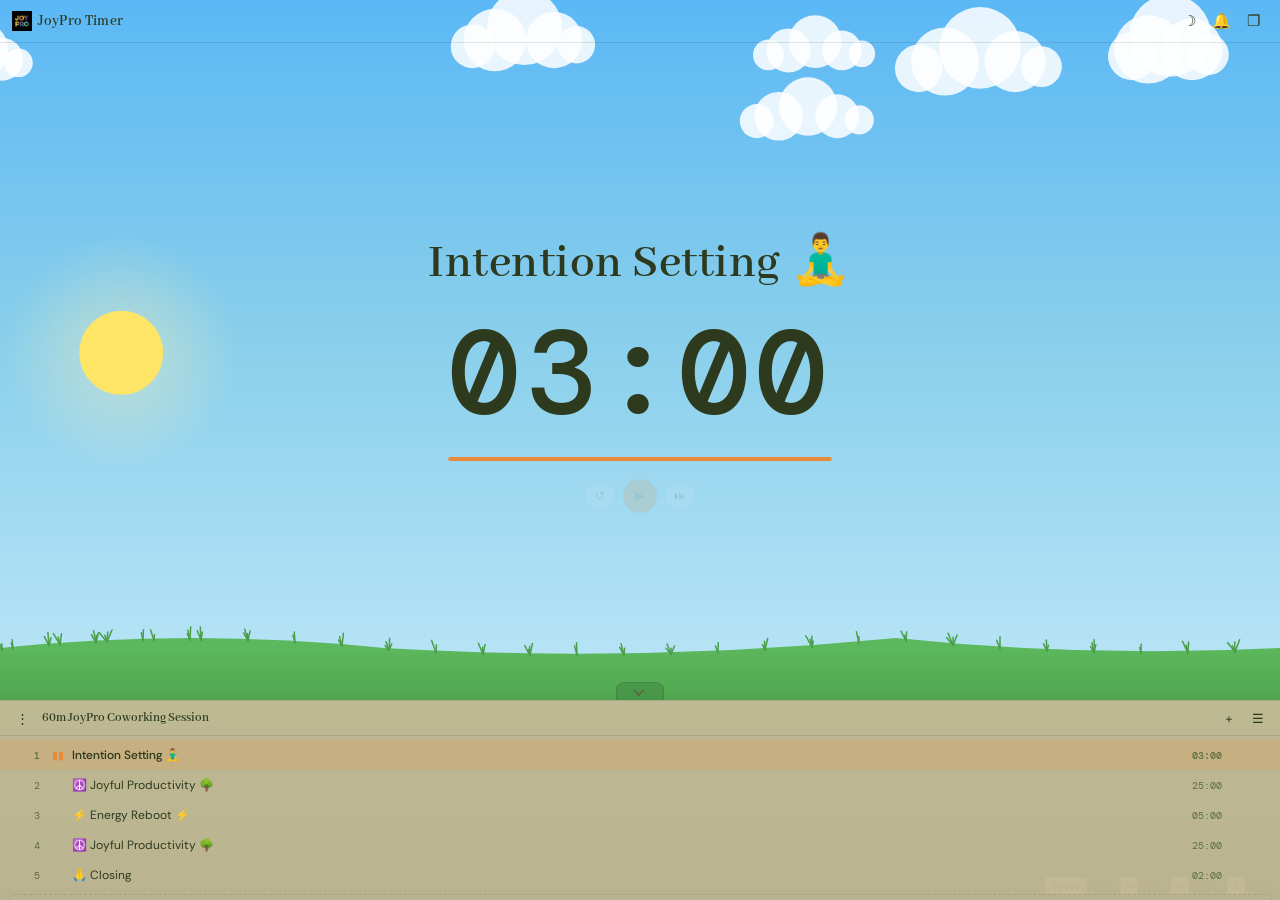
==== commit 723c21ea: "Refactor: extract Growing Tree theme into own file + add dev harness Split the 1,372-line themes.js " ====
--- a/index.html
+++ b/index.html
@@ -8,11 +8,13 @@
 <link rel="preconnect" href="https://fonts.googleapis.com">
 <link rel="preconnect" href="https://fonts.gstatic.com" crossorigin>
 <link href="https://fonts.googleapis.com/css2?family=Abhaya+Libre:wght@600&family=DM+Mono:wght@400;500&family=Rethink+Sans:wght@400;500;600&display=swap" rel="stylesheet">
-<link rel="stylesheet" href="css/tokens.css?v=9">
-<link rel="stylesheet" href="css/layout.css?v=9">
-<link rel="stylesheet" href="css/timer.css?v=9">
-<link rel="stylesheet" href="css/modals.css?v=9">
-<link rel="stylesheet" href="css/utilities.css?v=9">
+<link rel="stylesheet" href="css/tokens.css?v=10">
+<link rel="stylesheet" href="css/layout.css?v=10">
+<link rel="stylesheet" href="css/timer.css?v=10">
+<link rel="stylesheet" href="css/modals.css?v=10">
+<link rel="stylesheet" href="css/bonsai.css?v=10">
+<link rel="stylesheet" href="css/theme-picker.css?v=10">
+<link rel="stylesheet" href="css/utilities.css?v=10">
 </head>
 <body>
 
@@ -223,15 +225,16 @@
 <input type="file" id="soundFileInput" accept="audio/*" style="display:none">
 <input type="file" id="importFileInput" accept=".json" style="display:none">
 
-<script src="js/state.js?v=9"></script>
-<script src="js/audio.js?v=9"></script>
-<script src="js/themes.js?v=9"></script>
-<script src="js/timer.js?v=9"></script>
-<script src="js/ui.js?v=9"></script>
-<script src="js/inline-edit.js?v=9"></script>
-<script src="js/popout.js?v=9"></script>
-<script src="js/dialogs.js?v=9"></script>
-<script src="js/editor.js?v=9"></script>
-<script src="js/app.js?v=9"></script>
+<script src="js/state.js?v=10"></script>
+<script src="js/audio.js?v=10"></script>
+<script src="js/theme-growing-tree.js?v=10"></script>
+<script src="js/themes.js?v=10"></script>
+<script src="js/timer.js?v=10"></script>
+<script src="js/ui.js?v=10"></script>
+<script src="js/inline-edit.js?v=10"></script>
+<script src="js/popout.js?v=10"></script>
+<script src="js/dialogs.js?v=10"></script>
+<script src="js/editor.js?v=10"></script>
+<script src="js/app.js?v=10"></script>
 </body>
 </html>
--- a/css/tokens.css
+++ b/css/tokens.css
@@ -77,62 +77,6 @@
   --shadow-lg: 0 8px 32px rgba(0,0,0,0.5);
 }
 
-/* ═══════════════════════════════════════════════════
-   THEME PICKER
-   ═══════════════════════════════════════════════════ */
-.theme-picker {
-  position: fixed;
-  z-index: 100;
-  display: flex;
-  gap: 6px;
-  padding: 8px 10px;
-  background: var(--modal-bg);
-  border: 1px solid var(--border);
-  border-radius: 10px;
-  box-shadow: var(--shadow-lg);
-  opacity: 0;
-  pointer-events: none;
-  transform: translateY(-4px);
-  transition: opacity 0.15s, transform 0.15s;
-  max-width: calc(100vw - 24px);
-}
-
-.theme-picker.open {
-  opacity: 1;
-  pointer-events: auto;
-  transform: translateY(0);
-}
-
-.theme-swatch {
-  width: 28px;
-  height: 28px;
-  padding: 0;
-  border: 2px solid transparent;
-  border-radius: 50%;
-  background: none;
-  cursor: pointer;
-  display: flex;
-  align-items: center;
-  justify-content: center;
-  transition: border-color 0.15s, transform 0.15s;
-}
-
-.theme-swatch:hover {
-  transform: scale(1.15);
-}
-
-.theme-swatch.active {
-  border-color: var(--accent);
-}
-
-.swatch-color {
-  display: block;
-  width: 18px;
-  height: 18px;
-  border-radius: 50%;
-  border: 1px solid rgba(128,128,128,0.3);
-}
-
 /* Growing Tree — cheerful daytime scene */
 [data-bg-theme="growingTree"] {
   --bg: #87CEEB;
@@ -154,121 +98,3 @@
   --shadow: 0 2px 12px rgba(0,0,0,0.1);
   --shadow-lg: 0 8px 32px rgba(0,0,0,0.15);
 }
-
-/* ═══════════════════════════════════════════════════
-   BONSAI SVG (Growing Tree theme)
-   ═══════════════════════════════════════════════════ */
-:root {
-  --bonsai-trunk: #6D4C2E;
-  --bonsai-trunk-dark: #4E3524;
-  --bonsai-pot: #B5651D;
-  --bonsai-pot-dark: #8B4513;
-  --bonsai-pot-rim: #C4753A;
-  --bonsai-soil: #3E2723;
-  --bonsai-soil-highlight: #5D4037;
-  --bonsai-foliage-dark: #3A8A30;
-  --bonsai-foliage-mid: #4EA842;
-  --bonsai-foliage-light: #6CBF5C;
-}
-
-/* Bonsai SVG overlay */
-.bonsai-svg {
-  position: fixed;
-  pointer-events: none;
-  z-index: 1;
-  overflow: visible;
-}
-
-/* Pot fade-in */
-.bonsai-pot { opacity: 0; transition: opacity 0.5s ease; }
-.bonsai-pot.visible { opacity: 1; }
-
-.bonsai-soil-surface {
-  transform: scaleY(0.4);
-  transform-origin: center;
-  transition: transform 0.6s ease-out;
-}
-.bonsai-pot.visible .bonsai-soil-surface { transform: scaleY(1); }
-
-/* Growable paths (trunk, branches, roots) */
-.bonsai-growable {
-  fill: none;
-  stroke-linecap: round;
-  stroke-linejoin: round;
-}
-
-/* Trunk fill paths (tapered, computed per-frame by JS) */
-.bonsai-trunk-fill-main { fill: var(--bonsai-trunk); stroke: none; }
-.bonsai-trunk-fill-shadow { fill: var(--bonsai-trunk-dark); stroke: none; opacity: 0; }
-
-/* Trunk reference paths (invisible, kept for getPointAtLength) */
-.bonsai-trunk-main { stroke: none; fill: none; }
-.bonsai-trunk-shadow { stroke: none; fill: none; }
-
-/* Branches — JS per-frame animation, 2x thicker */
-.bonsai-branch-primary {
-  stroke: var(--bonsai-trunk);
-  stroke-width: 12;
-}
-.bonsai-branch-secondary {
-  stroke: var(--bonsai-trunk);
-  stroke-width: 8;
-}
-
-/* Roots — JS per-frame animation */
-.bonsai-root-path {
-  stroke: var(--bonsai-trunk);
-  stroke-width: 3;
-}
-
-/* Foliage pads — JS per-frame scale/opacity, CSS sway animation */
-.bonsai-foliage-pad {
-  opacity: 0;
-  scale: 0;
-}
-.bonsai-foliage-pad.visible {
-  animation: bonsai-sway 4s ease-in-out infinite;
-}
-
-/* Breeze sway — gentle continuous animation with slight rotation */
-@keyframes bonsai-sway {
-  0%, 100% { translate: 0 0; rotate: 0deg; }
-  25% { translate: 2px -1px; rotate: 1.5deg; }
-  50% { translate: -1px 1px; rotate: -0.8deg; }
-  75% { translate: 1.5px 0.5px; rotate: 1deg; }
-}
-/* Stagger sway timing per pad for natural look */
-.bonsai-foliage-pad:nth-child(odd) { animation-delay: -1.5s; }
-.bonsai-foliage-pad:nth-child(3n) { animation-duration: 5s; }
-.bonsai-foliage-pad:nth-child(4n) { animation-duration: 3.5s; animation-delay: -0.8s; }
-
-/* Individual circle micro-sway within foliage — organic breathing effect */
-.bonsai-foliage-pad.visible circle:nth-child(3n+1) {
-  animation: bonsai-micro-1 3.2s ease-in-out infinite;
-}
-.bonsai-foliage-pad.visible circle:nth-child(3n+2) {
-  animation: bonsai-micro-2 2.8s ease-in-out infinite -1s;
-}
-.bonsai-foliage-pad.visible circle:nth-child(3n) {
-  animation: bonsai-micro-3 3.6s ease-in-out infinite -0.5s;
-}
-@keyframes bonsai-micro-1 {
-  0%, 100% { translate: 0 0; }
-  50% { translate: 1.5px -0.8px; }
-}
-@keyframes bonsai-micro-2 {
-  0%, 100% { translate: 0 0; }
-  50% { translate: -1.2px 1px; }
-}
-@keyframes bonsai-micro-3 {
-  0%, 100% { translate: 0 0; }
-  50% { translate: 0.8px 1.2px; }
-}
-
-/* Tree group */
-.bonsai-tree-group {
-  transform-origin: 200px 400px;
-}
-
-/* Background canvas — gradient set per-theme via JS */
-#themeBgCanvas {}
--- a/css/bonsai.css
+++ b/css/bonsai.css
@@ -0,0 +1,117 @@
+/* ═══════════════════════════════════════════════════
+   BONSAI SVG (Growing Tree theme)
+   ═══════════════════════════════════════════════════ */
+:root {
+  --bonsai-trunk: #6D4C2E;
+  --bonsai-trunk-dark: #4E3524;
+  --bonsai-pot: #B5651D;
+  --bonsai-pot-dark: #8B4513;
+  --bonsai-pot-rim: #C4753A;
+  --bonsai-soil: #3E2723;
+  --bonsai-soil-highlight: #5D4037;
+  --bonsai-foliage-dark: #3A8A30;
+  --bonsai-foliage-mid: #4EA842;
+  --bonsai-foliage-light: #6CBF5C;
+}
+
+/* Bonsai SVG overlay */
+.bonsai-svg {
+  position: fixed;
+  pointer-events: none;
+  z-index: 1;
+  overflow: visible;
+}
+
+/* Pot fade-in */
+.bonsai-pot { opacity: 0; transition: opacity 0.5s ease; }
+.bonsai-pot.visible { opacity: 1; }
+
+.bonsai-soil-surface {
+  transform: scaleY(0.4);
+  transform-origin: center;
+  transition: transform 0.6s ease-out;
+}
+.bonsai-pot.visible .bonsai-soil-surface { transform: scaleY(1); }
+
+/* Growable paths (trunk, branches, roots) */
+.bonsai-growable {
+  fill: none;
+  stroke-linecap: round;
+  stroke-linejoin: round;
+}
+
+/* Trunk fill paths (tapered, computed per-frame by JS) */
+.bonsai-trunk-fill-main { fill: var(--bonsai-trunk); stroke: none; }
+.bonsai-trunk-fill-shadow { fill: var(--bonsai-trunk-dark); stroke: none; opacity: 0; }
+
+/* Trunk reference paths (invisible, kept for getPointAtLength) */
+.bonsai-trunk-main { stroke: none; fill: none; }
+.bonsai-trunk-shadow { stroke: none; fill: none; }
+
+/* Branches — JS per-frame animation, 2x thicker */
+.bonsai-branch-primary {
+  stroke: var(--bonsai-trunk);
+  stroke-width: 12;
+}
+.bonsai-branch-secondary {
+  stroke: var(--bonsai-trunk);
+  stroke-width: 8;
+}
+
+/* Roots — JS per-frame animation */
+.bonsai-root-path {
+  stroke: var(--bonsai-trunk);
+  stroke-width: 3;
+}
+
+/* Foliage pads — JS per-frame scale/opacity, CSS sway animation */
+.bonsai-foliage-pad {
+  opacity: 0;
+  scale: 0;
+}
+.bonsai-foliage-pad.visible {
+  animation: bonsai-sway 4s ease-in-out infinite;
+}
+
+/* Breeze sway — gentle continuous animation with slight rotation */
+@keyframes bonsai-sway {
+  0%, 100% { translate: 0 0; rotate: 0deg; }
+  25% { translate: 2px -1px; rotate: 1.5deg; }
+  50% { translate: -1px 1px; rotate: -0.8deg; }
+  75% { translate: 1.5px 0.5px; rotate: 1deg; }
+}
+/* Stagger sway timing per pad for natural look */
+.bonsai-foliage-pad:nth-child(odd) { animation-delay: -1.5s; }
+.bonsai-foliage-pad:nth-child(3n) { animation-duration: 5s; }
+.bonsai-foliage-pad:nth-child(4n) { animation-duration: 3.5s; animation-delay: -0.8s; }
+
+/* Individual circle micro-sway within foliage — organic breathing effect */
+.bonsai-foliage-pad.visible circle:nth-child(3n+1) {
+  animation: bonsai-micro-1 3.2s ease-in-out infinite;
+}
+.bonsai-foliage-pad.visible circle:nth-child(3n+2) {
+  animation: bonsai-micro-2 2.8s ease-in-out infinite -1s;
+}
+.bonsai-foliage-pad.visible circle:nth-child(3n) {
+  animation: bonsai-micro-3 3.6s ease-in-out infinite -0.5s;
+}
+@keyframes bonsai-micro-1 {
+  0%, 100% { translate: 0 0; }
+  50% { translate: 1.5px -0.8px; }
+}
+@keyframes bonsai-micro-2 {
+  0%, 100% { translate: 0 0; }
+  50% { translate: -1.2px 1px; }
+}
+@keyframes bonsai-micro-3 {
+  0%, 100% { translate: 0 0; }
+  50% { translate: 0.8px 1.2px; }
+}
+
+/* Tree group */
+.bonsai-tree-group {
+  transform-origin: 200px 400px;
+}
+
+/* Background canvas — gradient set per-theme via JS */
+#themeBgCanvas {}
--- a/css/theme-picker.css
+++ b/css/theme-picker.css
@@ -0,0 +1,55 @@
+/* ═══════════════════════════════════════════════════
+   THEME PICKER
+   ═══════════════════════════════════════════════════ */
+.theme-picker {
+  position: fixed;
+  z-index: 100;
+  display: flex;
+  gap: 6px;
+  padding: 8px 10px;
+  background: var(--modal-bg);
+  border: 1px solid var(--border);
+  border-radius: 10px;
+  box-shadow: var(--shadow-lg);
+  opacity: 0;
+  pointer-events: none;
+  transform: translateY(-4px);
+  transition: opacity 0.15s, transform 0.15s;
+  max-width: calc(100vw - 24px);
+}
+
+.theme-picker.open {
+  opacity: 1;
+  pointer-events: auto;
+  transform: translateY(0);
+}
+
+.theme-swatch {
+  width: 28px;
+  height: 28px;
+  padding: 0;
+  border: 2px solid transparent;
+  border-radius: 50%;
+  background: none;
+  cursor: pointer;
+  display: flex;
+  align-items: center;
+  justify-content: center;
+  transition: border-color 0.15s, transform 0.15s;
+}
+
+.theme-swatch:hover {
+  transform: scale(1.15);
+}
+
+.theme-swatch.active {
+  border-color: var(--accent);
+}
+
+.swatch-color {
+  display: block;
+  width: 18px;
+  height: 18px;
+  border-radius: 50%;
+  border: 1px solid rgba(128,128,128,0.3);
+}
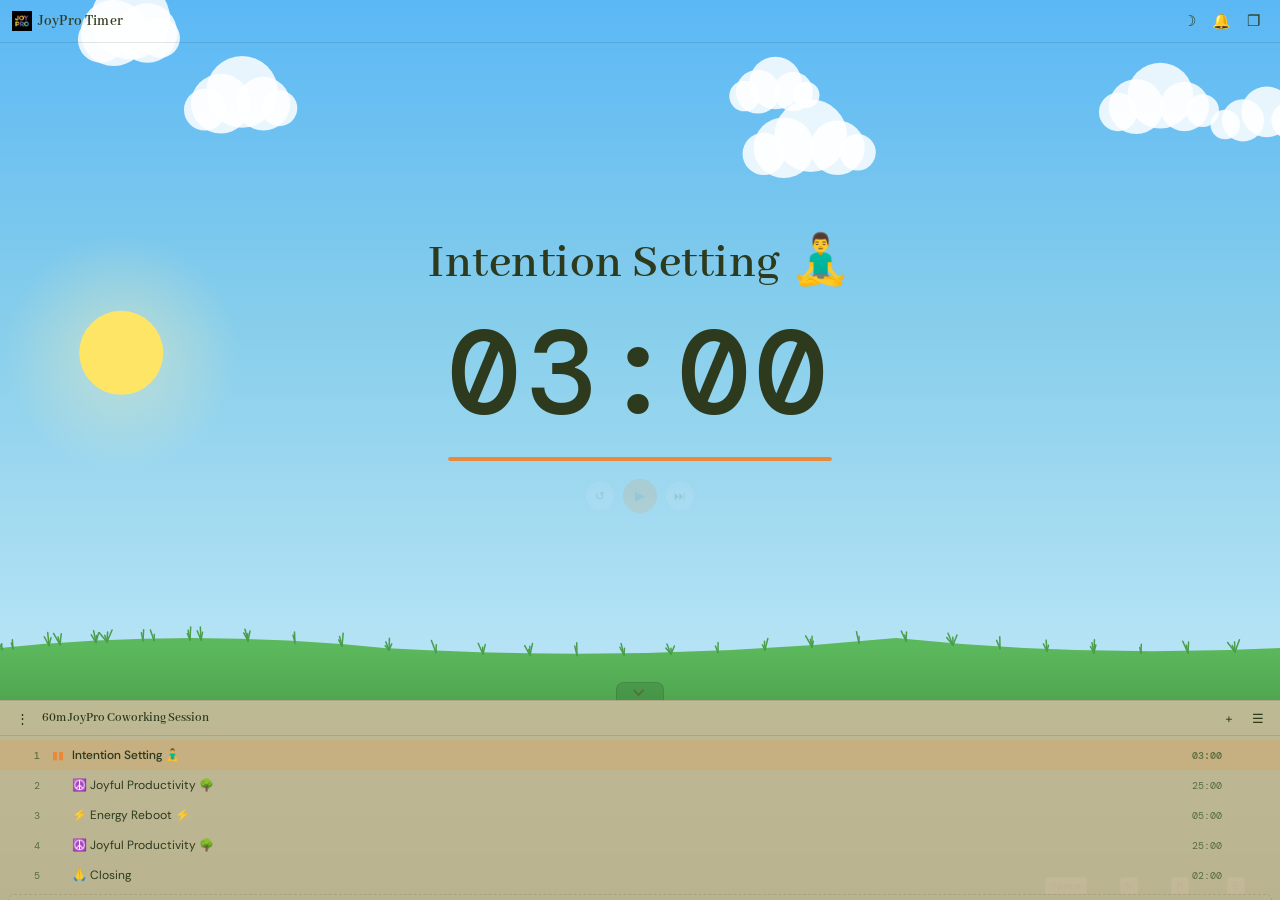
==== commit 907d5bd7: "Add session prepopulation, smart time editing, and sound system - New sessions prepopulate with a 25" ====
--- a/index.html
+++ b/index.html
@@ -8,13 +8,13 @@
 <link rel="preconnect" href="https://fonts.googleapis.com">
 <link rel="preconnect" href="https://fonts.gstatic.com" crossorigin>
 <link href="https://fonts.googleapis.com/css2?family=Abhaya+Libre:wght@600&family=DM+Mono:wght@400;500&family=Rethink+Sans:wght@400;500;600&display=swap" rel="stylesheet">
-<link rel="stylesheet" href="css/tokens.css?v=10">
-<link rel="stylesheet" href="css/layout.css?v=10">
-<link rel="stylesheet" href="css/timer.css?v=10">
-<link rel="stylesheet" href="css/modals.css?v=10">
-<link rel="stylesheet" href="css/bonsai.css?v=10">
-<link rel="stylesheet" href="css/theme-picker.css?v=10">
-<link rel="stylesheet" href="css/utilities.css?v=10">
+<link rel="stylesheet" href="css/tokens.css?v=12">
+<link rel="stylesheet" href="css/layout.css?v=12">
+<link rel="stylesheet" href="css/timer.css?v=12">
+<link rel="stylesheet" href="css/modals.css?v=12">
+<link rel="stylesheet" href="css/bonsai.css?v=12">
+<link rel="stylesheet" href="css/theme-picker.css?v=12">
+<link rel="stylesheet" href="css/utilities.css?v=12">
 </head>
 <body>
 
@@ -197,14 +197,19 @@
       <label><input type="checkbox" id="segEditSound"> Sound</label>
       <label><input type="checkbox" id="segEditAuto"> Auto-advance</label>
     </div>
+    <div class="seg-edit-row seg-edit-sound-picker" id="segEditSoundPicker">
+      <label class="seg-edit-label">Sound</label>
+      <div class="seg-edit-sound-controls">
+        <select class="seg-edit-select" id="segEditSoundKey"></select>
+        <button class="seg-edit-preview-btn" id="segEditPreview" title="Preview sound">&#9654;</button>
+        <button class="seg-edit-delete-btn hidden" id="segEditDeleteCustom" title="Delete custom sound">&times;</button>
+      </div>
+      <span class="seg-edit-sound-link" id="segEditUploadSound">+ Upload custom sound</span>
+    </div>
     <div class="seg-edit-row">
       <label class="seg-edit-label">Theme</label>
       <select class="seg-edit-select" id="segEditTheme"></select>
     </div>
-    <div class="seg-edit-row seg-edit-sound-row">
-      <span class="seg-edit-sound-link" id="segEditUploadSound">Upload custom sound</span>
-      <span class="seg-edit-sound-link remove" id="segEditRemoveSound">Remove custom sound</span>
-    </div>
   </div>
   <div class="seg-edit-footer">
     <button class="modal-btn secondary" id="segEditCancel">Cancel</button>
@@ -225,16 +230,16 @@
 <input type="file" id="soundFileInput" accept="audio/*" style="display:none">
 <input type="file" id="importFileInput" accept=".json" style="display:none">
 
-<script src="js/state.js?v=10"></script>
-<script src="js/audio.js?v=10"></script>
-<script src="js/theme-growing-tree.js?v=10"></script>
-<script src="js/themes.js?v=10"></script>
-<script src="js/timer.js?v=10"></script>
-<script src="js/ui.js?v=10"></script>
-<script src="js/inline-edit.js?v=10"></script>
-<script src="js/popout.js?v=10"></script>
-<script src="js/dialogs.js?v=10"></script>
-<script src="js/editor.js?v=10"></script>
-<script src="js/app.js?v=10"></script>
+<script src="js/state.js?v=12"></script>
+<script src="js/audio.js?v=12"></script>
+<script src="js/theme-growing-tree.js?v=12"></script>
+<script src="js/themes.js?v=12"></script>
+<script src="js/timer.js?v=12"></script>
+<script src="js/ui.js?v=12"></script>
+<script src="js/inline-edit.js?v=12"></script>
+<script src="js/popout.js?v=12"></script>
+<script src="js/dialogs.js?v=12"></script>
+<script src="js/editor.js?v=12"></script>
+<script src="js/app.js?v=12"></script>
 </body>
 </html>
--- a/css/layout.css
+++ b/css/layout.css
@@ -362,6 +362,35 @@
   text-align: center;
 }
 
+/* Split MM:SS duration editor */
+.duration-edit-wrapper {
+  display: inline-flex;
+  align-items: center;
+  gap: 0;
+}
+.duration-edit-wrapper .duration-sep {
+  font-family: 'DM Mono', monospace;
+  font-size: 10px;
+  color: var(--text-muted);
+  padding: 0 1px;
+}
+.segment-inline-input.duration-mm,
+.segment-inline-input.duration-ss {
+  font-family: 'DM Mono', monospace;
+  font-size: 10px;
+  text-align: center;
+  padding: 1px 2px;
+}
+.segment-inline-input.duration-mm {
+  width: 26px;
+  border-radius: 4px 0 0 4px;
+  border-right: none;
+}
+.segment-inline-input.duration-ss {
+  width: 22px;
+  border-radius: 0 4px 4px 0;
+}
+
 /* Add segment button at bottom of list */
 .segment-add-btn {
   width: calc(100% - 16px);
--- a/css/timer.css
+++ b/css/timer.css
@@ -20,6 +20,11 @@
   margin-bottom: 2px;
   text-align: center;
   letter-spacing: 0.01em;
+  -webkit-user-select: none;
+  -moz-user-select: none;
+  -ms-user-select: none;
+  user-select: none;
+  cursor: default;
   /* font-size set dynamically by JS based on text length */
 }
 
@@ -30,6 +35,10 @@
   letter-spacing: 0.04em;
   white-space: nowrap;
   margin-bottom: 6px;
+  -webkit-user-select: none;
+  -moz-user-select: none;
+  -ms-user-select: none;
+  user-select: none;
 }
 
 /* Progress bar — width matches digits */
@@ -84,6 +93,85 @@
 }
 .ctrl-btn.primary:hover, .ctrl-btn.primary:active { background: #e8884f; }
 
+/* ── Main timer HH:MM:SS editor ── */
+.timer-edit-wrapper {
+  display: inline-flex;
+  align-items: center;
+  gap: 0;
+}
+.timer-edit-col {
+  display: flex;
+  flex-direction: column;
+  align-items: center;
+  gap: 2px;
+}
+.timer-edit-input {
+  font-family: 'DM Mono', monospace;
+  font-size: clamp(32px, 14vw, 96px);
+  font-weight: 500;
+  letter-spacing: 0.04em;
+  background: transparent;
+  border: none;
+  border-bottom: 2px solid var(--accent);
+  color: inherit;
+  outline: none;
+  text-align: center;
+  padding: 0;
+  line-height: 1;
+  width: 1.4em;
+  caret-color: var(--accent);
+}
+.timer-edit-input:focus {
+  border-bottom-color: var(--accent);
+  background: rgba(241, 151, 102, 0.06);
+  border-radius: 4px 4px 0 0;
+}
+.timer-edit-chevron {
+  background: none;
+  border: none;
+  color: inherit;
+  opacity: 0.35;
+  cursor: pointer;
+  font-size: clamp(10px, 3vw, 18px);
+  padding: 0 8px;
+  line-height: 1;
+  transition: opacity 0.1s;
+  user-select: none;
+}
+.timer-edit-chevron:hover { opacity: 0.7; }
+.timer-edit-chevron:active { opacity: 1; }
+.timer-edit-sep {
+  font-family: 'DM Mono', monospace;
+  font-size: clamp(32px, 14vw, 96px);
+  font-weight: 500;
+  letter-spacing: 0.04em;
+  opacity: 0.35;
+  padding: 0 2px;
+  line-height: 1;
+  align-self: center;
+}
+.timer-digits.editing {
+  cursor: default;
+}
+
+/* ── Main title inline edit ── */
+.main-title-edit-input {
+  font-family: inherit;
+  font-size: inherit;
+  font-weight: inherit;
+  background: transparent;
+  border: none;
+  border-bottom: 2px solid var(--accent);
+  color: inherit;
+  outline: none;
+  text-align: center;
+  padding: 0 4px;
+  /* Size to content: use ch units based on value length, set by JS */
+  min-width: 8ch;
+  max-width: 90vw;
+  box-sizing: content-box;
+}
+
 /* ═══════════════════════════════════════════════════
    TRANSITION OVERLAY
    ═══════════════════════════════════════════════════ */
--- a/css/modals.css
+++ b/css/modals.css
@@ -170,7 +170,8 @@
 
 .editor-segment-options {
   display: flex;
-  gap: 10px;
+  flex-wrap: wrap;
+  gap: 6px 10px;
   align-items: center;
   font-size: 12px;
   color: var(--text-muted);
@@ -202,7 +203,39 @@
   align-items: center;
   gap: 4px;
   white-space: nowrap;
-}
+  margin-left: auto;
+}
+
+/* Editor sound picker — own row via flex basis */
+.editor-sound-picker {
+  display: flex;
+  align-items: center;
+  gap: 4px;
+  flex-basis: 100%;
+  order: 10;
+}
+.editor-sound-picker select {
+  flex: 1;
+  min-width: 0;
+}
+.editor-sound-preview,
+.editor-sound-picker .sound-upload-btn {
+  width: 22px;
+  height: 22px;
+  padding: 0;
+  border: 1px solid var(--border);
+  border-radius: 4px;
+  background: var(--btn-bg);
+  color: var(--text-muted);
+  cursor: pointer;
+  font-size: 10px;
+  display: flex;
+  align-items: center;
+  justify-content: center;
+  flex-shrink: 0;
+}
+.editor-sound-preview:hover { color: var(--accent); background: var(--btn-hover); }
+.editor-sound-picker .sound-upload-btn:hover { color: var(--accent); background: var(--btn-hover); }
 
 .editor-remove-btn {
   width: 28px;
@@ -573,10 +606,46 @@
   font-family: inherit;
 }
 
-.seg-edit-sound-row {
-  flex-direction: row;
-  gap: 12px;
-  align-items: center;
+.seg-edit-sound-picker {
+  flex-direction: column;
+  gap: 6px;
+}
+.seg-edit-sound-controls {
+  display: flex;
+  gap: 4px;
+  align-items: center;
+}
+.seg-edit-sound-controls select {
+  flex: 1;
+  min-width: 0;
+}
+.seg-edit-preview-btn,
+.seg-edit-delete-btn {
+  width: 28px;
+  height: 28px;
+  padding: 0;
+  border: 1px solid var(--border);
+  border-radius: 6px;
+  background: var(--btn-bg);
+  color: var(--text);
+  cursor: pointer;
+  font-size: 12px;
+  display: flex;
+  align-items: center;
+  justify-content: center;
+  flex-shrink: 0;
+  transition: background 0.1s;
+}
+.seg-edit-preview-btn:hover { background: var(--btn-hover); color: var(--accent); }
+.seg-edit-delete-btn:hover { background: var(--btn-hover); color: var(--danger); }
+.seg-edit-delete-btn.hidden { display: none; }
+.seg-edit-delete-btn.confirming {
+  width: auto;
+  padding: 0 8px;
+  font-size: 11px;
+  color: var(--danger);
+  border-color: var(--danger);
+  background: rgba(217,107,90,0.08);
 }
 .seg-edit-sound-link {
   font-size: 11px;
@@ -585,8 +654,6 @@
   cursor: pointer;
 }
 .seg-edit-sound-link:hover { color: var(--accent); }
-.seg-edit-sound-link.remove:hover { color: var(--danger); }
-.seg-edit-sound-link.hidden { display: none; }
 
 .seg-edit-footer {
   padding: 8px 14px 10px;
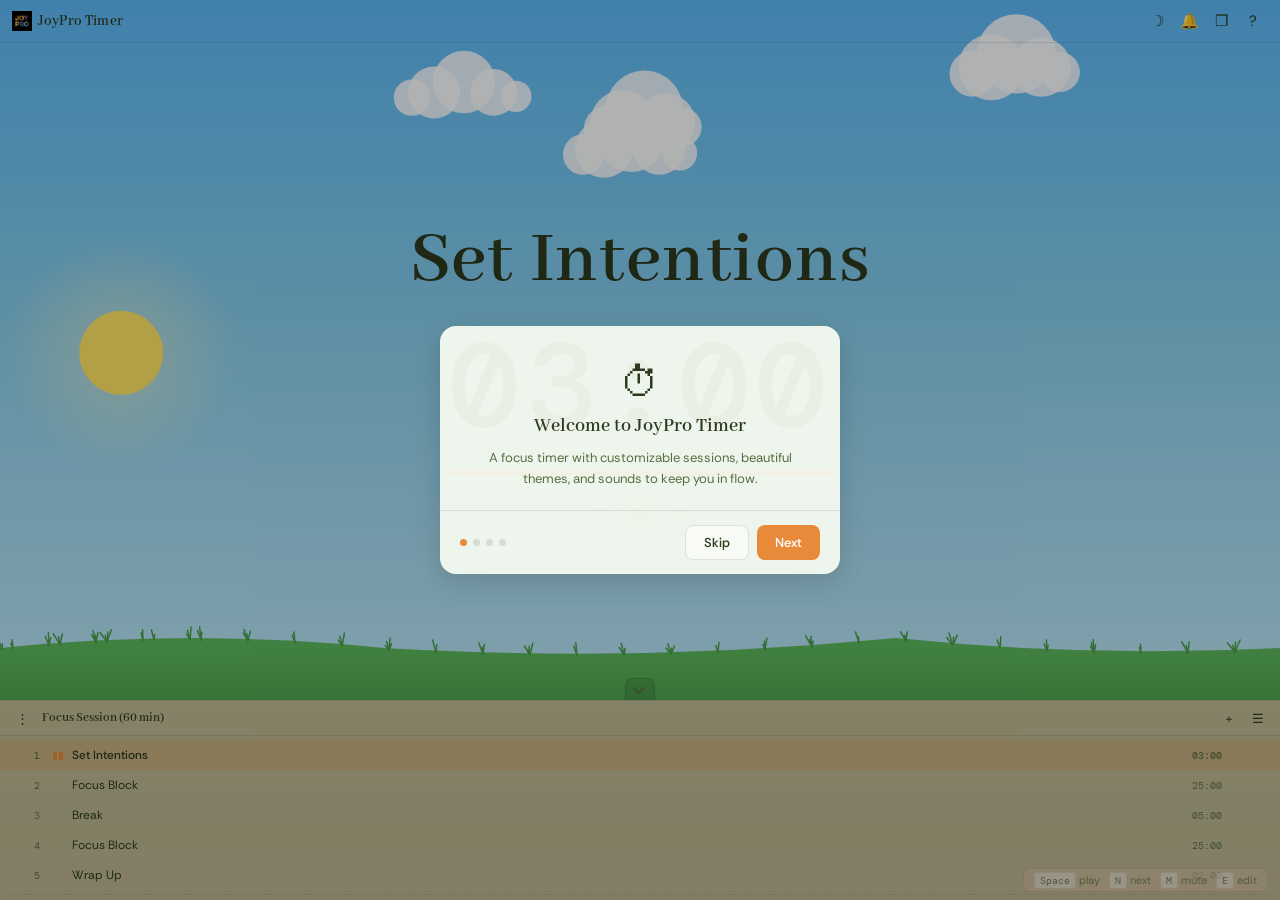
==== commit 615636f9: "Add onboarding, help system, UI/UX improvements, and code cleanup - First-time welcome overlay (4 sl" ====
--- a/index.html
+++ b/index.html
@@ -8,13 +8,13 @@
 <link rel="preconnect" href="https://fonts.googleapis.com">
 <link rel="preconnect" href="https://fonts.gstatic.com" crossorigin>
 <link href="https://fonts.googleapis.com/css2?family=Abhaya+Libre:wght@600&family=DM+Mono:wght@400;500&family=Rethink+Sans:wght@400;500;600&display=swap" rel="stylesheet">
-<link rel="stylesheet" href="css/tokens.css?v=12">
-<link rel="stylesheet" href="css/layout.css?v=12">
-<link rel="stylesheet" href="css/timer.css?v=12">
-<link rel="stylesheet" href="css/modals.css?v=12">
-<link rel="stylesheet" href="css/bonsai.css?v=12">
-<link rel="stylesheet" href="css/theme-picker.css?v=12">
-<link rel="stylesheet" href="css/utilities.css?v=12">
+<link rel="stylesheet" href="css/tokens.css?v=16">
+<link rel="stylesheet" href="css/layout.css?v=16">
+<link rel="stylesheet" href="css/timer.css?v=16">
+<link rel="stylesheet" href="css/modals.css?v=16">
+<link rel="stylesheet" href="css/bonsai.css?v=16">
+<link rel="stylesheet" href="css/theme-picker.css?v=16">
+<link rel="stylesheet" href="css/utilities.css?v=16">
 </head>
 <body>
 
@@ -26,6 +26,7 @@
       <button class="header-btn" id="themeToggle" title="Toggle theme">&#9789;</button>
       <button class="header-btn" id="muteToggle" title="Toggle sound (M)">&#128276;</button>
       <button class="header-btn" id="popoutBtn" title="Open popout window">&#10064;</button>
+      <button class="header-btn" id="helpBtn" title="Help & tips">?</button>
     </div>
   </header>
 
@@ -47,22 +48,12 @@
         <button class="ctrl-btn" id="skipBtn" title="Next segment (N)">&#9197;</button>
       </div>
 
-      <!-- Transition overlay -->
-      <div class="transition-overlay" id="transitionOverlay">
-        <div class="transition-label">Next up</div>
-        <div class="transition-title" id="transitionTitle"></div>
-        <div class="transition-countdown" id="transitionCountdown">Starting in 3...</div>
-        <div class="transition-actions">
-          <button class="transition-btn start" id="transitionStart">Start Now</button>
-          <button class="transition-btn skip" id="transitionSkipBtn">Skip</button>
-        </div>
-      </div>
-
       <!-- Complete overlay -->
       <div class="complete-overlay" id="completeOverlay">
         <div class="complete-icon">&#10003;</div>
         <div class="complete-title">Session Complete!</div>
-        <div class="complete-sub">Great session. Take a moment to breathe.</div>
+        <div class="complete-stats" id="completeStats"></div>
+        <div class="complete-sub" id="completeSub">Great session. Take a moment to breathe.</div>
         <button class="modal-btn primary complete-restart-btn" id="restartBtn">Start Over</button>
       </div>
     </div><!-- /.timer-area -->
@@ -70,6 +61,7 @@
 
     <!-- Expand tab (visible when panel collapsed) -->
     <button class="panel-tab-btn session-expand-btn" id="sessionExpandBtn" title="Show segments">
+      <span class="tab-label">Segments</span>
       <div class="tab-arrow up"></div>
     </button>
 
@@ -83,7 +75,7 @@
       <div class="session-actions-menu" id="sessionActionsMenu">
         <button class="menu-item" id="menuSaveBtn">&#128190; Save</button>
         <button class="menu-item" id="menuSaveAsBtn">&#128203; Save As...</button>
-        <button class="menu-item" id="menuAdvEditBtn">&#9998; Advanced Edit...</button>
+        <button class="menu-item" id="menuAdvEditBtn">&#9998; Edit Session...</button>
       </div>
       <div class="session-panel-inner">
         <div class="session-header">
@@ -218,6 +210,81 @@
 </div>
 <div class="seg-edit-backdrop" id="segEditBackdrop"></div>
 
+<!-- ONBOARDING OVERLAY -->
+<div class="modal-overlay" id="onboardingModal">
+  <div class="modal onboarding-modal">
+    <div class="onboarding-slide" data-slide="0">
+      <div class="onboarding-icon">&#9201;</div>
+      <div class="onboarding-heading">Welcome to JoyPro Timer</div>
+      <div class="onboarding-text">A focus timer with customizable sessions, beautiful themes, and sounds to keep you in flow.</div>
+    </div>
+    <div class="onboarding-slide" data-slide="1" style="display:none">
+      <div class="onboarding-icon">&#9654;</div>
+      <div class="onboarding-heading">How It Works</div>
+      <div class="onboarding-text">Each session is made of segments that count down one by one. Press <kbd>Space</kbd> to start, and the timer handles the rest.</div>
+    </div>
+    <div class="onboarding-slide" data-slide="2" style="display:none">
+      <div class="onboarding-icon">&#9998;</div>
+      <div class="onboarding-heading">Make It Yours</div>
+      <div class="onboarding-text">Double-click any title or time to edit it. Drag segments to reorder. Choose a theme and set per-segment sounds.</div>
+    </div>
+    <div class="onboarding-slide" data-slide="3" style="display:none">
+      <div class="onboarding-icon">&#127794;</div>
+      <div class="onboarding-heading">Watch It Grow</div>
+      <div class="onboarding-text">Try the Growing Tree theme: a bonsai tree grows as your timer runs, and the sky transitions from day to night.</div>
+    </div>
+    <div class="onboarding-footer">
+      <div class="onboarding-dots" id="onboardingDots"></div>
+      <div class="onboarding-actions">
+        <button class="modal-btn secondary" id="onboardingSkip">Skip</button>
+        <button class="modal-btn primary" id="onboardingNext">Next</button>
+      </div>
+    </div>
+  </div>
+</div>
+
+<!-- HELP MODAL -->
+<div class="modal-overlay" id="helpModal">
+  <div class="modal help-modal">
+    <div class="modal-header">
+      <div class="modal-title">Help & Tips</div>
+      <button class="modal-close" id="helpClose">&times;</button>
+    </div>
+    <div class="modal-body help-body">
+      <div class="help-section">
+        <div class="help-section-title">Keyboard Shortcuts</div>
+        <div class="help-shortcuts">
+          <div class="help-shortcut"><kbd>Space</kbd><span>Play / Pause</span></div>
+          <div class="help-shortcut"><kbd>N</kbd><span>Next segment</span></div>
+          <div class="help-shortcut"><kbd>M</kbd><span>Mute / Unmute</span></div>
+          <div class="help-shortcut"><kbd>E</kbd><span>Edit session</span></div>
+          <div class="help-shortcut"><kbd>R</kbd><span>Reset session</span></div>
+          <div class="help-shortcut"><kbd>Esc</kbd><span>Close dialogs</span></div>
+        </div>
+      </div>
+      <div class="help-section">
+        <div class="help-section-title">Editing</div>
+        <div class="help-detail">Double-click any segment title or the timer display to edit inline. Drag the handles in the segment list to reorder. Use the segment edit button (pencil icon) for full options including sound and theme.</div>
+      </div>
+      <div class="help-section">
+        <div class="help-section-title">Sessions</div>
+        <div class="help-detail">Create new sessions, save changes, or load saved ones. Export your sessions as JSON to back up or share, and import them on another device.</div>
+      </div>
+      <div class="help-section">
+        <div class="help-section-title">Themes</div>
+        <div class="help-detail"><strong>Light</strong> and <strong>Dark</strong> are clean, minimal themes. <strong>Starry Night</strong> features animated twinkling stars and shooting stars. <strong>Growing Tree</strong> grows a bonsai tree as your timer runs, with a full day-to-night sky cycle.</div>
+      </div>
+      <div class="help-section">
+        <div class="help-section-title">Sounds</div>
+        <div class="help-detail">Each segment can play a sound when it completes. Choose from 5 built-in sounds or upload your own (up to 500KB). Set per-segment sounds via the segment edit popover.</div>
+      </div>
+    </div>
+    <div class="modal-footer">
+      <button class="modal-btn secondary" id="helpCloseBtn">Close</button>
+    </div>
+  </div>
+</div>
+
 <!-- TOAST -->
 <div class="toast-container" id="toastContainer"></div>
 
@@ -230,16 +297,17 @@
 <input type="file" id="soundFileInput" accept="audio/*" style="display:none">
 <input type="file" id="importFileInput" accept=".json" style="display:none">
 
-<script src="js/state.js?v=12"></script>
-<script src="js/audio.js?v=12"></script>
-<script src="js/theme-growing-tree.js?v=12"></script>
-<script src="js/themes.js?v=12"></script>
-<script src="js/timer.js?v=12"></script>
-<script src="js/ui.js?v=12"></script>
-<script src="js/inline-edit.js?v=12"></script>
-<script src="js/popout.js?v=12"></script>
-<script src="js/dialogs.js?v=12"></script>
-<script src="js/editor.js?v=12"></script>
-<script src="js/app.js?v=12"></script>
+<script src="js/state.js?v=16"></script>
+<script src="js/audio.js?v=16"></script>
+<script src="js/theme-growing-tree.js?v=16"></script>
+<script src="js/themes.js?v=16"></script>
+<script src="js/timer.js?v=16"></script>
+<script src="js/ui.js?v=16"></script>
+<script src="js/inline-edit.js?v=16"></script>
+<script src="js/popout.js?v=16"></script>
+<script src="js/dialogs.js?v=16"></script>
+<script src="js/editor.js?v=16"></script>
+<script src="js/onboarding.js?v=16"></script>
+<script src="js/app.js?v=16"></script>
 </body>
 </html>
--- a/css/layout.css
+++ b/css/layout.css
@@ -58,6 +58,10 @@
   width: 20px;
   height: 20px;
   object-fit: contain;
+  transition: filter 0.3s;
+}
+[data-theme="dark"] .header-logo {
+  filter: invert(1) brightness(1.2);
 }
 
 .header-actions { display: flex; gap: 2px; }
@@ -132,12 +136,13 @@
   position: absolute;
   left: 50%;
   transform: translateX(-50%);
-  width: 48px;
-  height: 18px;
+  height: 22px;
+  padding: 0 12px;
   border-radius: 8px 8px 0 0;
   display: flex;
   align-items: center;
   justify-content: center;
+  gap: 4px;
   background: var(--border);
   border: 1px solid var(--border);
   border-bottom: none;
@@ -145,6 +150,15 @@
   cursor: pointer;
   transition: background 0.15s, opacity 0.2s;
 }
+.tab-label {
+  font-size: 10px;
+  font-weight: 500;
+  letter-spacing: 0.03em;
+  color: var(--text-muted);
+  transition: color 0.15s;
+}
+.panel-tab-btn:hover .tab-label,
+.panel-tab-btn:active .tab-label { color: white; }
 .panel-tab-btn:hover, .panel-tab-btn:active { background: var(--accent); }
 .panel-tab-btn:hover .tab-arrow, .panel-tab-btn:active .tab-arrow { border-color: white; }
 .tab-arrow {
@@ -171,8 +185,10 @@
 
 /* Collapse tab — sits above the panel border */
 .panel-collapse-tab {
-  top: -18px;
-}
+  top: -22px;
+  padding: 0 10px;
+}
+.panel-collapse-tab .tab-label { display: none; }
 
 /* Panel header */
 .session-header {
--- a/css/timer.css
+++ b/css/timer.css
@@ -25,7 +25,19 @@
   -ms-user-select: none;
   user-select: none;
   cursor: default;
+  text-decoration: none;
   /* font-size set dynamically by JS based on text length */
+}
+.current-segment-title.editable {
+  cursor: text;
+  text-decoration-line: underline;
+  text-decoration-style: dotted;
+  text-decoration-color: transparent;
+  text-underline-offset: 4px;
+  transition: text-decoration-color 0.2s;
+}
+.current-segment-title.editable:hover {
+  text-decoration-color: var(--text-muted);
 }
 
 .timer-digits {
@@ -40,12 +52,15 @@
   -ms-user-select: none;
   user-select: none;
 }
+.timer-digits.editable {
+  cursor: text;
+}
 
 /* Progress bar — width matches digits */
 .timer-progress-bar {
-  height: 4px;
+  height: 6px;
   background: var(--ring-track);
-  border-radius: 2px;
+  border-radius: 3px;
   overflow: hidden;
   margin-bottom: clamp(10px, 2vh, 20px);
   /* width set dynamically by JS to match digits */
@@ -53,7 +68,7 @@
 .timer-progress-fill {
   height: 100%;
   background: var(--accent);
-  border-radius: 2px;
+  border-radius: 3px;
   transition: width 0.5s linear;
 }
 
@@ -62,7 +77,7 @@
   display: flex;
   gap: 8px;
   align-items: center;
-  opacity: 0.15;
+  opacity: 0.45;
   transition: opacity 0.25s ease;
 }
 .timer-controls:hover { opacity: 1; }
@@ -100,14 +115,15 @@
   gap: 0;
 }
 .timer-edit-col {
-  display: flex;
-  flex-direction: column;
-  align-items: center;
-  gap: 2px;
+  position: relative;
+  display: flex;
+  flex-direction: column;
+  align-items: center;
 }
 .timer-edit-input {
   font-family: 'DM Mono', monospace;
-  font-size: clamp(32px, 14vw, 96px);
+  /* Match .timer-digits font-size exactly so layout doesn't shift */
+  font-size: inherit;
   font-weight: 500;
   letter-spacing: 0.04em;
   background: transparent;
@@ -122,27 +138,33 @@
   caret-color: var(--accent);
 }
 .timer-edit-input:focus {
-  border-bottom-color: var(--accent);
   background: rgba(241, 151, 102, 0.06);
   border-radius: 4px 4px 0 0;
 }
+/* Chevrons float above/below input without affecting layout height */
 .timer-edit-chevron {
+  position: absolute;
+  left: 50%;
+  transform: translateX(-50%);
   background: none;
   border: none;
   color: inherit;
-  opacity: 0.35;
+  opacity: 0.3;
   cursor: pointer;
-  font-size: clamp(10px, 3vw, 18px);
-  padding: 0 8px;
+  font-size: clamp(10px, 2.5vw, 16px);
+  padding: 2px 12px;
   line-height: 1;
   transition: opacity 0.1s;
   user-select: none;
-}
+  z-index: 1;
+}
+.timer-edit-chevron.up { bottom: 100%; margin-bottom: -2px; }
+.timer-edit-chevron.down { top: 100%; margin-top: 0; }
 .timer-edit-chevron:hover { opacity: 0.7; }
 .timer-edit-chevron:active { opacity: 1; }
 .timer-edit-sep {
   font-family: 'DM Mono', monospace;
-  font-size: clamp(32px, 14vw, 96px);
+  font-size: inherit;
   font-weight: 500;
   letter-spacing: 0.04em;
   opacity: 0.35;
@@ -171,72 +193,6 @@
   max-width: 90vw;
   box-sizing: content-box;
 }
-
-/* ═══════════════════════════════════════════════════
-   TRANSITION OVERLAY
-   ═══════════════════════════════════════════════════ */
-.transition-overlay {
-  position: absolute;
-  inset: 0;
-  background: var(--bg);
-  display: flex;
-  flex-direction: column;
-  align-items: center;
-  justify-content: center;
-  gap: 12px;
-  opacity: 0;
-  pointer-events: none;
-  transition: opacity 0.3s;
-  z-index: 5;
-}
-.transition-overlay.visible {
-  opacity: 1;
-  pointer-events: auto;
-}
-
-.transition-label {
-  font-size: 13px;
-  color: var(--text-muted);
-  text-transform: uppercase;
-  letter-spacing: 0.08em;
-}
-
-.transition-title {
-  font-family: 'Abhaya Libre', serif;
-  font-weight: 600;
-  font-size: 22px;
-}
-
-.transition-countdown {
-  font-family: 'DM Mono', monospace;
-  font-size: 14px;
-  color: var(--text-muted);
-  margin-top: 4px;
-}
-
-.transition-actions {
-  display: flex;
-  gap: 10px;
-  margin-top: 8px;
-}
-
-.transition-btn {
-  padding: 8px 20px;
-  border-radius: 8px;
-  font-size: 13px;
-  font-weight: 500;
-  transition: background 0.15s;
-}
-.transition-btn.start {
-  background: var(--accent);
-  color: #fff;
-}
-.transition-btn.start:hover, .transition-btn.start:active { background: #e8884f; }
-.transition-btn.skip {
-  background: var(--btn-bg);
-  border: 1px solid var(--border);
-}
-.transition-btn.skip:hover, .transition-btn.skip:active { background: var(--btn-hover); }
 
 /* ═══════════════════════════════════════════════════
    SESSION COMPLETE
@@ -260,14 +216,31 @@
   pointer-events: auto;
 }
 
-.complete-icon { font-size: 36px; color: var(--completed); }
+.complete-icon {
+  font-size: 36px;
+  color: var(--completed);
+  animation: completeBounce 0.5s ease-out;
+}
+@keyframes completeBounce {
+  0% { transform: scale(0); opacity: 0; }
+  50% { transform: scale(1.3); }
+  70% { transform: scale(0.9); }
+  100% { transform: scale(1); opacity: 1; }
+}
 .complete-title {
   font-family: 'Abhaya Libre', serif;
   font-weight: 600;
   font-size: 22px;
 }
-.complete-sub { font-size: 13px; color: var(--text-muted); }
-.complete-restart-btn { margin-top: 12px; }
+.complete-stats {
+  font-family: 'DM Mono', monospace;
+  font-size: 12px;
+  color: var(--completed);
+  letter-spacing: 0.02em;
+  margin-top: 2px;
+}
+.complete-sub { font-size: 13px; color: var(--text-muted); margin-top: 4px; }
+.complete-restart-btn { margin-top: 16px; padding: 10px 28px; font-size: 14px; }
 
 /* ═══════════════════════════════════════════════════
    EMPTY STATE
--- a/css/modals.css
+++ b/css/modals.css
@@ -484,7 +484,7 @@
   z-index: 200;
   background: var(--modal-bg);
   border: 1px solid var(--border);
-  border-radius: 10px;
+  border-radius: 12px;
   box-shadow: var(--shadow-lg);
   width: 280px;
   opacity: 0;
@@ -511,9 +511,9 @@
   font-size: 14px;
 }
 .seg-edit-close {
-  width: 24px;
-  height: 24px;
-  border-radius: 5px;
+  width: 28px;
+  height: 28px;
+  border-radius: 6px;
   display: flex;
   align-items: center;
   justify-content: center;
@@ -666,3 +666,138 @@
   padding: 6px 14px;
   font-size: 12px;
 }
+
+/* ═══════════════════════════════════════════════════
+   ONBOARDING MODAL
+   ═══════════════════════════════════════════════════ */
+.onboarding-modal {
+  max-width: 400px;
+  width: 90%;
+  padding: 0;
+  text-align: center;
+  border-radius: 16px;
+  overflow: hidden;
+}
+
+.onboarding-slide {
+  padding: 36px 28px 20px;
+}
+
+.onboarding-icon {
+  font-size: 40px;
+  margin-bottom: 12px;
+  line-height: 1;
+}
+
+.onboarding-heading {
+  font-family: 'Abhaya Libre', serif;
+  font-weight: 600;
+  font-size: 20px;
+  margin-bottom: 10px;
+}
+
+.onboarding-text {
+  font-size: 13px;
+  line-height: 1.6;
+  color: var(--text-muted);
+  max-width: 320px;
+  margin: 0 auto;
+}
+
+.onboarding-text kbd {
+  display: inline-block;
+  font-family: 'DM Mono', monospace;
+  font-size: 11px;
+  padding: 1px 5px;
+  border: 1px solid var(--border);
+  border-radius: 4px;
+  background: var(--hover-bg);
+}
+
+.onboarding-footer {
+  display: flex;
+  align-items: center;
+  justify-content: space-between;
+  padding: 14px 20px;
+  border-top: 1px solid var(--border);
+}
+
+.onboarding-dots {
+  display: flex;
+  gap: 6px;
+}
+
+.onboarding-dot {
+  width: 7px;
+  height: 7px;
+  border-radius: 50%;
+  background: var(--border);
+  transition: background 0.2s;
+}
+
+.onboarding-dot.active {
+  background: var(--accent);
+}
+
+.onboarding-actions {
+  display: flex;
+  gap: 8px;
+}
+
+/* ═══════════════════════════════════════════════════
+   HELP MODAL
+   ═══════════════════════════════════════════════════ */
+.help-modal {
+  max-width: 460px;
+}
+
+.help-body {
+  padding: 12px 20px 20px;
+}
+
+.help-section {
+  margin-bottom: 16px;
+}
+
+.help-section:last-child {
+  margin-bottom: 0;
+}
+
+.help-section-title {
+  font-family: 'Abhaya Libre', serif;
+  font-weight: 600;
+  font-size: 14px;
+  margin-bottom: 6px;
+  color: var(--accent);
+}
+
+.help-shortcuts {
+  display: grid;
+  grid-template-columns: 1fr 1fr;
+  gap: 6px 16px;
+}
+
+.help-shortcut {
+  display: flex;
+  align-items: center;
+  gap: 8px;
+  font-size: 12px;
+}
+
+.help-shortcut kbd {
+  display: inline-block;
+  font-family: 'DM Mono', monospace;
+  font-size: 10px;
+  padding: 2px 6px;
+  border: 1px solid var(--border);
+  border-radius: 4px;
+  background: var(--hover-bg);
+  min-width: 28px;
+  text-align: center;
+}
+
+.help-detail {
+  font-size: 12px;
+  line-height: 1.6;
+  color: var(--text-muted);
+}
--- a/css/theme-picker.css
+++ b/css/theme-picker.css
@@ -5,8 +5,8 @@
   position: fixed;
   z-index: 100;
   display: flex;
-  gap: 6px;
-  padding: 8px 10px;
+  gap: 10px;
+  padding: 10px 14px;
   background: var(--modal-bg);
   border: 1px solid var(--border);
   border-radius: 10px;
@@ -25,16 +25,16 @@
 }
 
 .theme-swatch {
-  width: 28px;
-  height: 28px;
-  padding: 0;
+  padding: 4px 2px;
   border: 2px solid transparent;
-  border-radius: 50%;
+  border-radius: 8px;
   background: none;
   cursor: pointer;
   display: flex;
+  flex-direction: column;
   align-items: center;
   justify-content: center;
+  gap: 4px;
   transition: border-color 0.15s, transform 0.15s;
 }
 
@@ -48,8 +48,17 @@
 
 .swatch-color {
   display: block;
-  width: 18px;
-  height: 18px;
+  width: 22px;
+  height: 22px;
   border-radius: 50%;
   border: 1px solid rgba(128,128,128,0.3);
 }
+
+.swatch-label {
+  font-size: 9px;
+  font-weight: 500;
+  letter-spacing: 0.02em;
+  color: var(--text-muted);
+  white-space: nowrap;
+  line-height: 1;
+}
--- a/css/utilities.css
+++ b/css/utilities.css
@@ -31,6 +31,9 @@
   pointer-events: auto;
 }
 .toast.show { opacity: 1; transform: translateY(0); }
+.toast-success { border-left: 3px solid #2a7c3a; }
+.toast-warning { border-left: 3px solid #e88a3a; }
+.toast-tip { border-left: 3px solid #5b8dd9; }
 
 /* ═══════════════════════════════════════════════════
    KEYBOARD HINT
@@ -41,7 +44,12 @@
   right: 12px;
   font-size: 11px;
   color: var(--text-muted);
-  opacity: 0.5;
+  background: var(--bg-panel, var(--bg));
+  padding: 4px 10px;
+  border-radius: 6px;
+  border: 1px solid var(--border);
+  opacity: 0.75;
+  z-index: 2;
 }
 .keyboard-hint kbd {
   font-family: 'DM Mono', monospace;
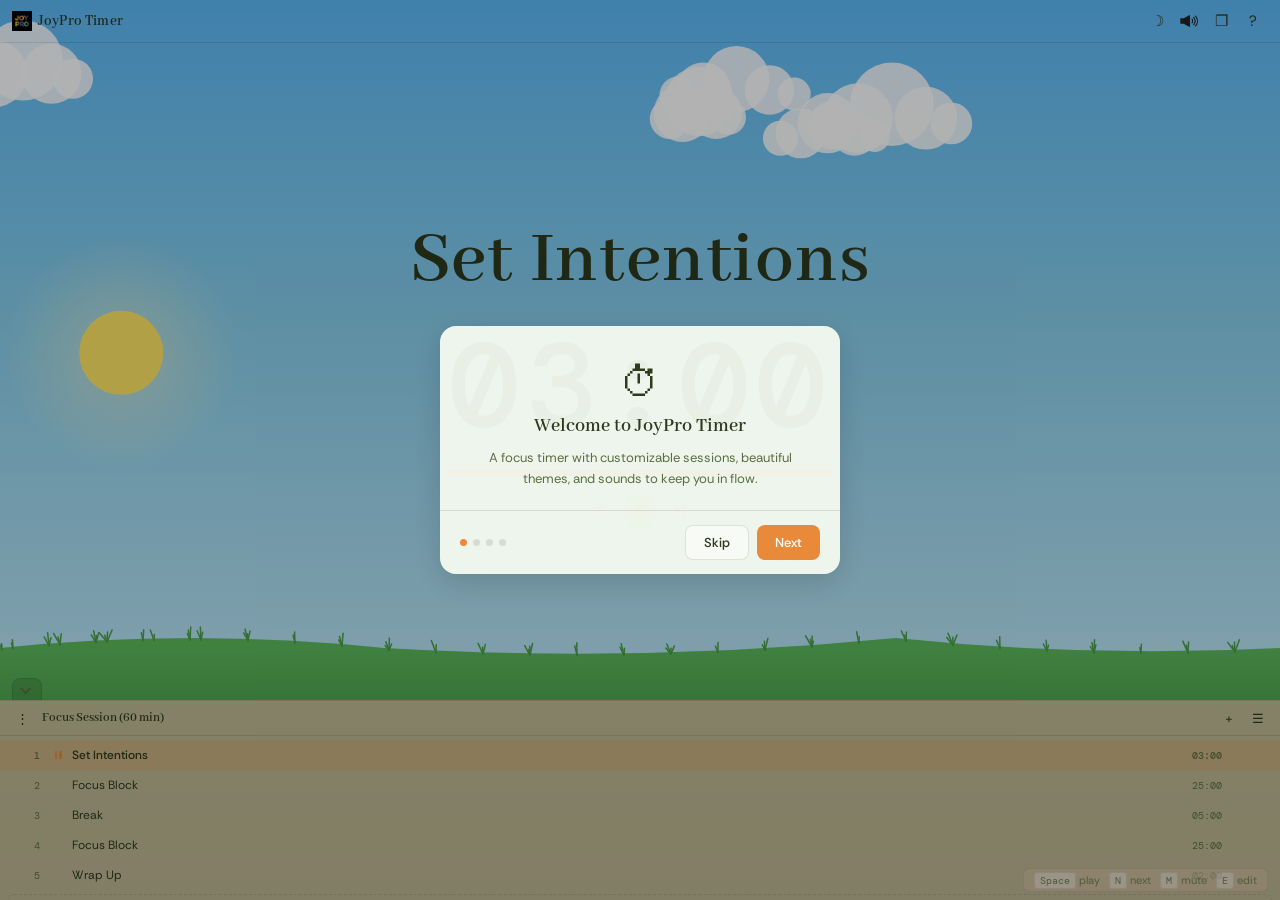
==== commit 39e1143d: "Mobile UI polish: CSS icons, touch targets, sound icon, panel alignment Replace Unicode emoji timer " ====
--- a/index.html
+++ b/index.html
@@ -8,13 +8,13 @@
 <link rel="preconnect" href="https://fonts.googleapis.com">
 <link rel="preconnect" href="https://fonts.gstatic.com" crossorigin>
 <link href="https://fonts.googleapis.com/css2?family=Abhaya+Libre:wght@600&family=DM+Mono:wght@400;500&family=Rethink+Sans:wght@400;500;600&display=swap" rel="stylesheet">
-<link rel="stylesheet" href="css/tokens.css?v=16">
-<link rel="stylesheet" href="css/layout.css?v=16">
-<link rel="stylesheet" href="css/timer.css?v=16">
-<link rel="stylesheet" href="css/modals.css?v=16">
-<link rel="stylesheet" href="css/bonsai.css?v=16">
-<link rel="stylesheet" href="css/theme-picker.css?v=16">
-<link rel="stylesheet" href="css/utilities.css?v=16">
+<link rel="stylesheet" href="css/tokens.css?v=22">
+<link rel="stylesheet" href="css/layout.css?v=22">
+<link rel="stylesheet" href="css/timer.css?v=22">
+<link rel="stylesheet" href="css/modals.css?v=22">
+<link rel="stylesheet" href="css/bonsai.css?v=22">
+<link rel="stylesheet" href="css/theme-picker.css?v=22">
+<link rel="stylesheet" href="css/utilities.css?v=22">
 </head>
 <body>
 
@@ -24,7 +24,7 @@
     <div class="header-title"><img src="joypro-logo-dark.png" alt="JoyPro" class="header-logo">JoyPro Timer</div>
     <div class="header-actions">
       <button class="header-btn" id="themeToggle" title="Toggle theme">&#9789;</button>
-      <button class="header-btn" id="muteToggle" title="Toggle sound (M)">&#128276;</button>
+      <button class="header-btn" id="muteToggle" title="Toggle sound (M)"><img class="mute-icon" src="files/unmute_black.png" alt="Sound"></button>
       <button class="header-btn" id="popoutBtn" title="Open popout window">&#10064;</button>
       <button class="header-btn" id="helpBtn" title="Help & tips">?</button>
     </div>
@@ -43,9 +43,9 @@
         </div>
 
       <div class="timer-controls">
-        <button class="ctrl-btn" id="resetBtn" title="Reset session (R)">&#8634;</button>
-        <button class="ctrl-btn primary" id="playBtn" title="Play/Pause (Space)">&#9654;</button>
-        <button class="ctrl-btn" id="skipBtn" title="Next segment (N)">&#9197;</button>
+        <button class="ctrl-btn" id="resetBtn" title="Reset session (R)"><span class="icon-reset"></span></button>
+        <button class="ctrl-btn primary" id="playBtn" title="Play/Pause (Space)"><span class="icon-play"></span></button>
+        <button class="ctrl-btn" id="skipBtn" title="Next segment (N)"><span class="icon-skip"></span></button>
       </div>
 
       <!-- Complete overlay -->
@@ -297,17 +297,17 @@
 <input type="file" id="soundFileInput" accept="audio/*" style="display:none">
 <input type="file" id="importFileInput" accept=".json" style="display:none">
 
-<script src="js/state.js?v=16"></script>
-<script src="js/audio.js?v=16"></script>
-<script src="js/theme-growing-tree.js?v=16"></script>
-<script src="js/themes.js?v=16"></script>
-<script src="js/timer.js?v=16"></script>
-<script src="js/ui.js?v=16"></script>
-<script src="js/inline-edit.js?v=16"></script>
-<script src="js/popout.js?v=16"></script>
-<script src="js/dialogs.js?v=16"></script>
-<script src="js/editor.js?v=16"></script>
-<script src="js/onboarding.js?v=16"></script>
-<script src="js/app.js?v=16"></script>
+<script src="js/state.js?v=22"></script>
+<script src="js/audio.js?v=22"></script>
+<script src="js/theme-growing-tree.js?v=22"></script>
+<script src="js/themes.js?v=22"></script>
+<script src="js/timer.js?v=22"></script>
+<script src="js/ui.js?v=22"></script>
+<script src="js/inline-edit.js?v=22"></script>
+<script src="js/popout.js?v=22"></script>
+<script src="js/dialogs.js?v=22"></script>
+<script src="js/editor.js?v=22"></script>
+<script src="js/onboarding.js?v=22"></script>
+<script src="js/app.js?v=22"></script>
 </body>
 </html>
--- a/css/layout.css
+++ b/css/layout.css
@@ -134,8 +134,7 @@
 /* Tab-style expand/collapse button */
 .panel-tab-btn {
   position: absolute;
-  left: 50%;
-  transform: translateX(-50%);
+  left: 12px;
   height: 22px;
   padding: 0 12px;
   border-radius: 8px 8px 0 0;
@@ -189,6 +188,11 @@
   padding: 0 10px;
 }
 .panel-collapse-tab .tab-label { display: none; }
+
+/* Hide "Segments" label on very narrow screens */
+@media (max-width: 324px) {
+  .session-expand-btn .tab-label { display: none; }
+}
 
 /* Panel header */
 .session-header {
--- a/css/timer.css
+++ b/css/timer.css
@@ -107,6 +107,107 @@
   font-size: 13px;
 }
 .ctrl-btn.primary:hover, .ctrl-btn.primary:active { background: #e8884f; }
+
+/* ── CSS icons for timer controls (flat, cross-platform) ── */
+.icon-play {
+  display: block;
+  width: 0; height: 0;
+  border-style: solid;
+  border-width: 5px 0 5px 9px;
+  border-color: transparent transparent transparent currentColor;
+  margin-left: 2px; /* optical center */
+}
+.icon-pause {
+  display: flex;
+  gap: 2.5px;
+  width: 10px; height: 10px;
+}
+.icon-pause::before,
+.icon-pause::after {
+  content: '';
+  flex: 1;
+  background: currentColor;
+  border-radius: 1px;
+}
+.icon-reset {
+  display: block;
+  width: 10px; height: 10px;
+  border: 2px solid currentColor;
+  border-right-color: transparent;
+  border-radius: 50%;
+  position: relative;
+}
+.icon-reset::after {
+  content: '';
+  position: absolute;
+  top: -2px; right: -1px;
+  width: 0; height: 0;
+  border-style: solid;
+  border-width: 0 4px 4px 0;
+  border-color: transparent currentColor transparent transparent;
+}
+.icon-skip {
+  display: flex;
+  align-items: center;
+  gap: 1px;
+}
+.icon-skip::before {
+  content: '';
+  width: 0; height: 0;
+  border-style: solid;
+  border-width: 4.5px 0 4.5px 7px;
+  border-color: transparent transparent transparent currentColor;
+}
+.icon-skip::after {
+  content: '';
+  width: 2px; height: 9px;
+  background: currentColor;
+  border-radius: 0.5px;
+}
+
+/* Small segment-list icons */
+.icon-play-sm {
+  display: block;
+  width: 0; height: 0;
+  border-style: solid;
+  border-width: 3.5px 0 3.5px 6px;
+  border-color: transparent transparent transparent currentColor;
+  margin-left: 1px;
+}
+.icon-pause-sm {
+  display: flex;
+  gap: 2px;
+  width: 7px; height: 8px;
+}
+.icon-pause-sm::before,
+.icon-pause-sm::after {
+  content: '';
+  flex: 1;
+  background: currentColor;
+  border-radius: 0.5px;
+}
+
+/* ── Mute/unmute icon ── */
+.mute-icon {
+  width: 18px;
+  height: 18px;
+  object-fit: contain;
+  transition: opacity 0.2s;
+}
+.header-btn.muted .mute-icon { opacity: 0.5; }
+
+/* Bigger touch targets on touch devices */
+@media (hover: none) {
+  .ctrl-btn { width: 40px; height: 40px; font-size: 14px; }
+  .ctrl-btn.primary { width: 46px; height: 46px; font-size: 15px; }
+  .ctrl-btn.primary .icon-play {
+    border-width: 7px 0 7px 12px;
+  }
+  .ctrl-btn.primary .icon-pause {
+    width: 13px; height: 13px;
+  }
+  .timer-controls { gap: 12px; }
+}
 
 /* ── Main timer HH:MM:SS editor ── */
 .timer-edit-wrapper {
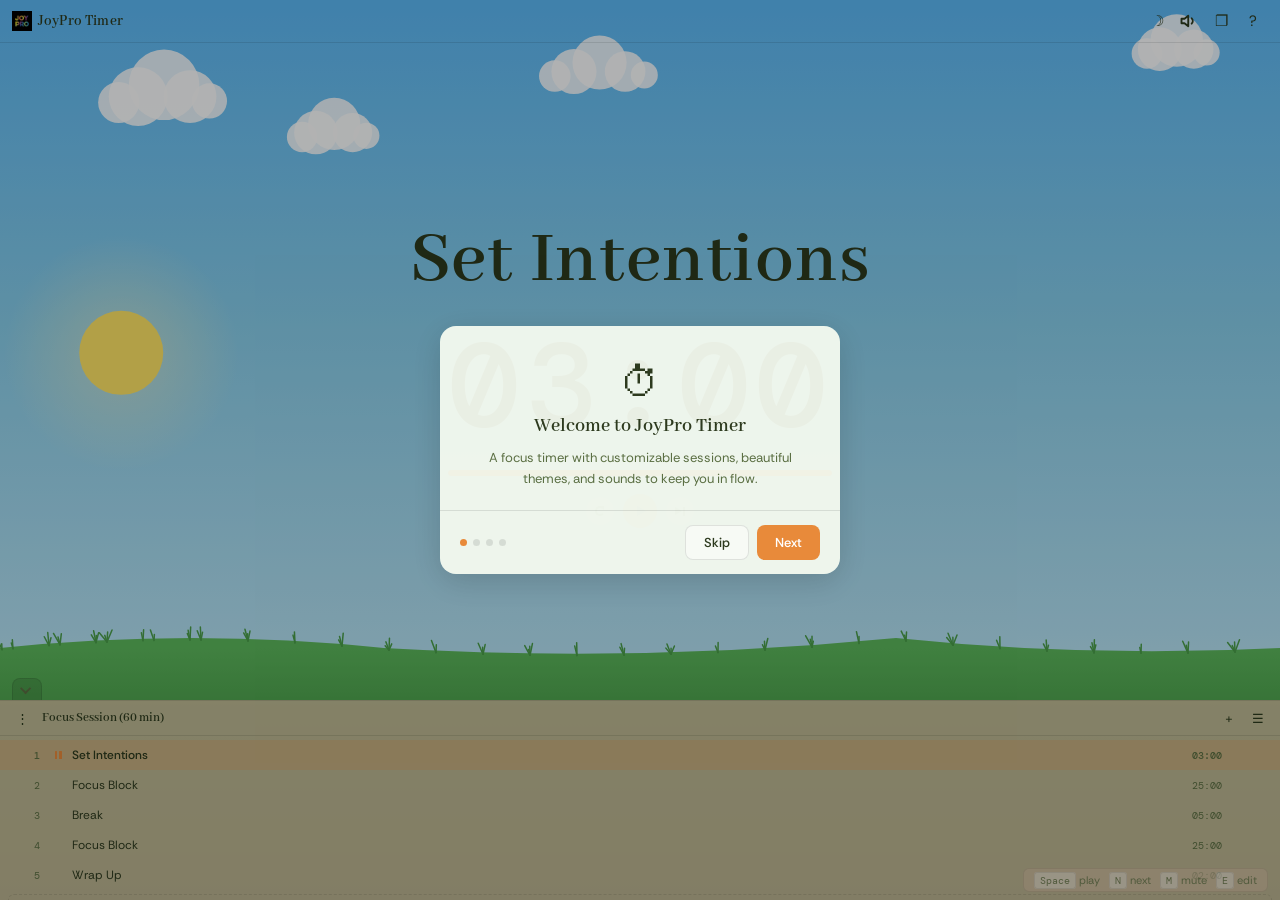
==== commit 85eafb5e: "Replace PNG sound icon with inline SVG for simpler theme support Swap the mute/unmute button from PN" ====
--- a/index.html
+++ b/index.html
@@ -8,13 +8,13 @@
 <link rel="preconnect" href="https://fonts.googleapis.com">
 <link rel="preconnect" href="https://fonts.gstatic.com" crossorigin>
 <link href="https://fonts.googleapis.com/css2?family=Abhaya+Libre:wght@600&family=DM+Mono:wght@400;500&family=Rethink+Sans:wght@400;500;600&display=swap" rel="stylesheet">
-<link rel="stylesheet" href="css/tokens.css?v=22">
-<link rel="stylesheet" href="css/layout.css?v=22">
-<link rel="stylesheet" href="css/timer.css?v=22">
-<link rel="stylesheet" href="css/modals.css?v=22">
-<link rel="stylesheet" href="css/bonsai.css?v=22">
-<link rel="stylesheet" href="css/theme-picker.css?v=22">
-<link rel="stylesheet" href="css/utilities.css?v=22">
+<link rel="stylesheet" href="css/tokens.css?v=23">
+<link rel="stylesheet" href="css/layout.css?v=23">
+<link rel="stylesheet" href="css/timer.css?v=23">
+<link rel="stylesheet" href="css/modals.css?v=23">
+<link rel="stylesheet" href="css/bonsai.css?v=23">
+<link rel="stylesheet" href="css/theme-picker.css?v=23">
+<link rel="stylesheet" href="css/utilities.css?v=23">
 </head>
 <body>
 
@@ -24,7 +24,7 @@
     <div class="header-title"><img src="joypro-logo-dark.png" alt="JoyPro" class="header-logo">JoyPro Timer</div>
     <div class="header-actions">
       <button class="header-btn" id="themeToggle" title="Toggle theme">&#9789;</button>
-      <button class="header-btn" id="muteToggle" title="Toggle sound (M)"><img class="mute-icon" src="files/unmute_black.png" alt="Sound"></button>
+      <button class="header-btn" id="muteToggle" title="Toggle sound (M)"><svg class="sound-icon" width="18" height="18" viewBox="0 0 24 24" fill="none" stroke="currentColor" stroke-width="2.5" stroke-linecap="round" stroke-linejoin="round"><polygon points="11 5 6 9 2 9 2 15 6 15 11 19 11 5"/><path class="sound-wave" d="M15.54 8.46a5 5 0 0 1 0 7.07"/></svg></button>
       <button class="header-btn" id="popoutBtn" title="Open popout window">&#10064;</button>
       <button class="header-btn" id="helpBtn" title="Help & tips">?</button>
     </div>
@@ -297,17 +297,17 @@
 <input type="file" id="soundFileInput" accept="audio/*" style="display:none">
 <input type="file" id="importFileInput" accept=".json" style="display:none">
 
-<script src="js/state.js?v=22"></script>
-<script src="js/audio.js?v=22"></script>
-<script src="js/theme-growing-tree.js?v=22"></script>
-<script src="js/themes.js?v=22"></script>
-<script src="js/timer.js?v=22"></script>
-<script src="js/ui.js?v=22"></script>
-<script src="js/inline-edit.js?v=22"></script>
-<script src="js/popout.js?v=22"></script>
-<script src="js/dialogs.js?v=22"></script>
-<script src="js/editor.js?v=22"></script>
-<script src="js/onboarding.js?v=22"></script>
-<script src="js/app.js?v=22"></script>
+<script src="js/state.js?v=23"></script>
+<script src="js/audio.js?v=23"></script>
+<script src="js/theme-growing-tree.js?v=23"></script>
+<script src="js/themes.js?v=23"></script>
+<script src="js/timer.js?v=23"></script>
+<script src="js/ui.js?v=23"></script>
+<script src="js/inline-edit.js?v=23"></script>
+<script src="js/popout.js?v=23"></script>
+<script src="js/dialogs.js?v=23"></script>
+<script src="js/editor.js?v=23"></script>
+<script src="js/onboarding.js?v=23"></script>
+<script src="js/app.js?v=23"></script>
 </body>
 </html>
--- a/css/timer.css
+++ b/css/timer.css
@@ -187,14 +187,13 @@
   border-radius: 0.5px;
 }
 
-/* ── Mute/unmute icon ── */
-.mute-icon {
-  width: 18px;
-  height: 18px;
-  object-fit: contain;
+/* ── Sound icon (inline SVG) ── */
+.sound-icon {
+  display: block;
   transition: opacity 0.2s;
 }
-.header-btn.muted .mute-icon { opacity: 0.5; }
+.header-btn.muted .sound-icon { opacity: 0.5; }
+.header-btn.muted .sound-wave { display: none; }
 
 /* Bigger touch targets on touch devices */
 @media (hover: none) {
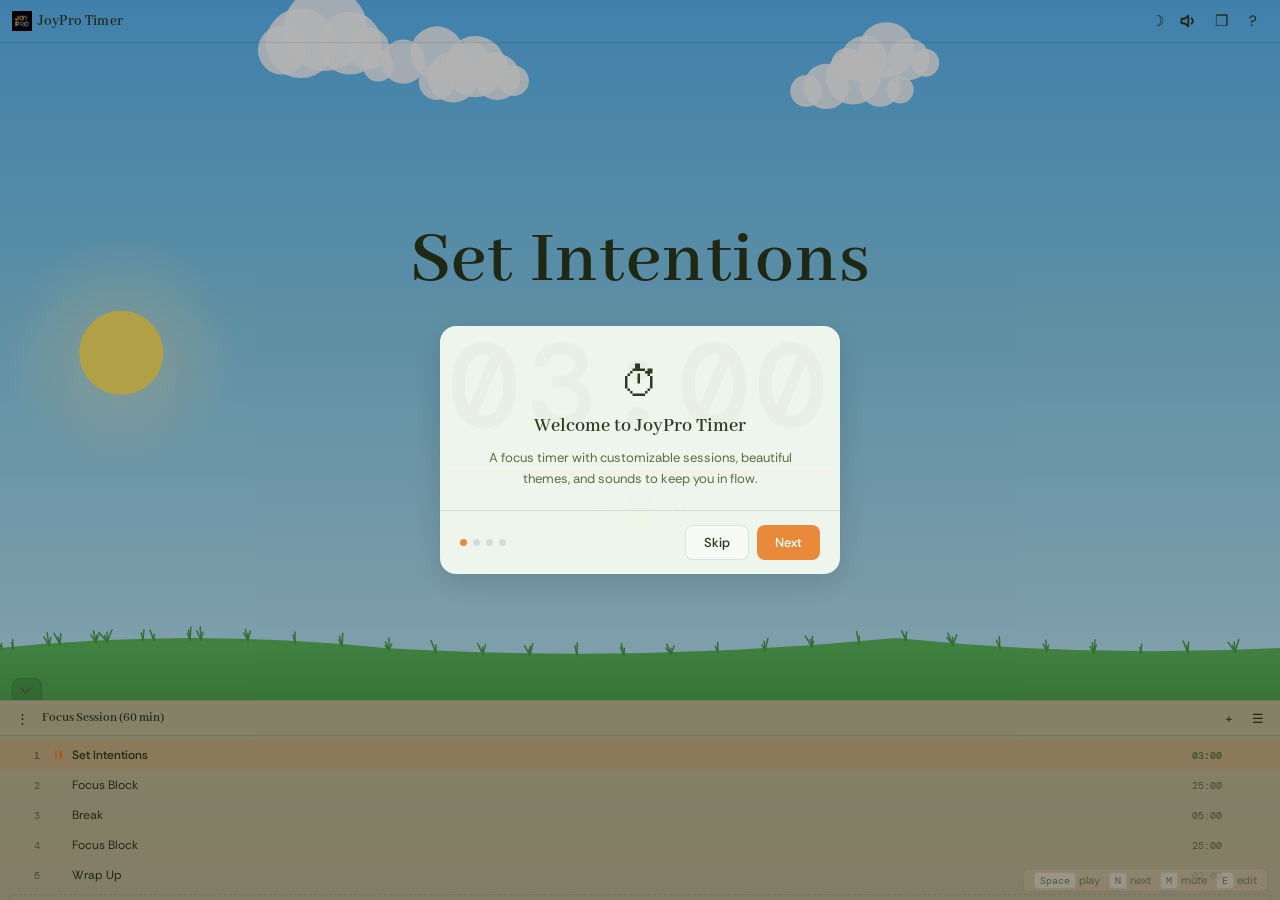
==== commit 329beee3: "Fix custom sound selection not persisting across saves The root cause was that soundKey was never th" ====
--- a/index.html
+++ b/index.html
@@ -8,13 +8,13 @@
 <link rel="preconnect" href="https://fonts.googleapis.com">
 <link rel="preconnect" href="https://fonts.gstatic.com" crossorigin>
 <link href="https://fonts.googleapis.com/css2?family=Abhaya+Libre:wght@600&family=DM+Mono:wght@400;500&family=Rethink+Sans:wght@400;500;600&display=swap" rel="stylesheet">
-<link rel="stylesheet" href="css/tokens.css?v=23">
-<link rel="stylesheet" href="css/layout.css?v=23">
-<link rel="stylesheet" href="css/timer.css?v=23">
-<link rel="stylesheet" href="css/modals.css?v=23">
-<link rel="stylesheet" href="css/bonsai.css?v=23">
-<link rel="stylesheet" href="css/theme-picker.css?v=23">
-<link rel="stylesheet" href="css/utilities.css?v=23">
+<link rel="stylesheet" href="css/tokens.css?v=26">
+<link rel="stylesheet" href="css/layout.css?v=26">
+<link rel="stylesheet" href="css/timer.css?v=26">
+<link rel="stylesheet" href="css/modals.css?v=26">
+<link rel="stylesheet" href="css/bonsai.css?v=26">
+<link rel="stylesheet" href="css/theme-picker.css?v=26">
+<link rel="stylesheet" href="css/utilities.css?v=26">
 </head>
 <body>
 
@@ -297,17 +297,17 @@
 <input type="file" id="soundFileInput" accept="audio/*" style="display:none">
 <input type="file" id="importFileInput" accept=".json" style="display:none">
 
-<script src="js/state.js?v=23"></script>
-<script src="js/audio.js?v=23"></script>
-<script src="js/theme-growing-tree.js?v=23"></script>
-<script src="js/themes.js?v=23"></script>
-<script src="js/timer.js?v=23"></script>
-<script src="js/ui.js?v=23"></script>
-<script src="js/inline-edit.js?v=23"></script>
-<script src="js/popout.js?v=23"></script>
-<script src="js/dialogs.js?v=23"></script>
-<script src="js/editor.js?v=23"></script>
-<script src="js/onboarding.js?v=23"></script>
-<script src="js/app.js?v=23"></script>
+<script src="js/state.js?v=26"></script>
+<script src="js/audio.js?v=26"></script>
+<script src="js/theme-growing-tree.js?v=26"></script>
+<script src="js/themes.js?v=26"></script>
+<script src="js/timer.js?v=26"></script>
+<script src="js/ui.js?v=26"></script>
+<script src="js/inline-edit.js?v=26"></script>
+<script src="js/popout.js?v=26"></script>
+<script src="js/dialogs.js?v=26"></script>
+<script src="js/editor.js?v=26"></script>
+<script src="js/onboarding.js?v=26"></script>
+<script src="js/app.js?v=26"></script>
 </body>
 </html>
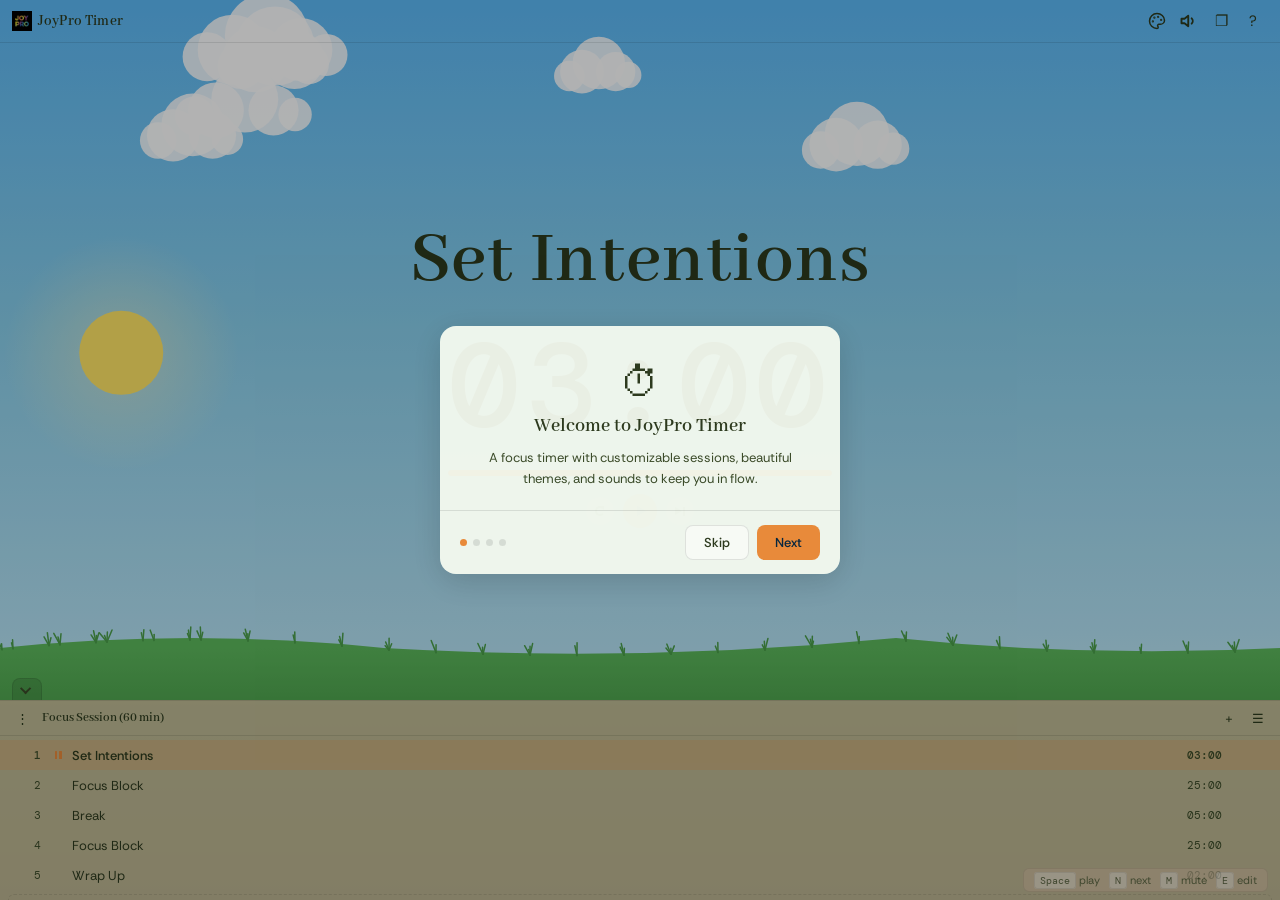
==== commit 1c8c374a: "Code audit fixes, accessibility/UI polish, sound library, and docs Lands the in-progress sound-libra" ====
--- a/index.html
+++ b/index.html
@@ -8,13 +8,13 @@
 <link rel="preconnect" href="https://fonts.googleapis.com">
 <link rel="preconnect" href="https://fonts.gstatic.com" crossorigin>
 <link href="https://fonts.googleapis.com/css2?family=Abhaya+Libre:wght@600&family=DM+Mono:wght@400;500&family=Rethink+Sans:wght@400;500;600&display=swap" rel="stylesheet">
-<link rel="stylesheet" href="css/tokens.css?v=26">
-<link rel="stylesheet" href="css/layout.css?v=26">
-<link rel="stylesheet" href="css/timer.css?v=26">
-<link rel="stylesheet" href="css/modals.css?v=26">
-<link rel="stylesheet" href="css/bonsai.css?v=26">
-<link rel="stylesheet" href="css/theme-picker.css?v=26">
-<link rel="stylesheet" href="css/utilities.css?v=26">
+<link rel="stylesheet" href="css/tokens.css?v=28">
+<link rel="stylesheet" href="css/layout.css?v=28">
+<link rel="stylesheet" href="css/timer.css?v=28">
+<link rel="stylesheet" href="css/modals.css?v=28">
+<link rel="stylesheet" href="css/bonsai.css?v=28">
+<link rel="stylesheet" href="css/theme-picker.css?v=28">
+<link rel="stylesheet" href="css/utilities.css?v=28">
 </head>
 <body>
 
@@ -23,10 +23,10 @@
   <header class="header">
     <div class="header-title"><img src="joypro-logo-dark.png" alt="JoyPro" class="header-logo">JoyPro Timer</div>
     <div class="header-actions">
-      <button class="header-btn" id="themeToggle" title="Toggle theme">&#9789;</button>
-      <button class="header-btn" id="muteToggle" title="Toggle sound (M)"><svg class="sound-icon" width="18" height="18" viewBox="0 0 24 24" fill="none" stroke="currentColor" stroke-width="2.5" stroke-linecap="round" stroke-linejoin="round"><polygon points="11 5 6 9 2 9 2 15 6 15 11 19 11 5"/><path class="sound-wave" d="M15.54 8.46a5 5 0 0 1 0 7.07"/></svg></button>
-      <button class="header-btn" id="popoutBtn" title="Open popout window">&#10064;</button>
-      <button class="header-btn" id="helpBtn" title="Help & tips">?</button>
+      <button class="header-btn" id="themeToggle" title="Choose theme" aria-label="Choose theme"><svg width="18" height="18" viewBox="0 0 24 24" fill="none" stroke="currentColor" stroke-width="2" stroke-linecap="round" stroke-linejoin="round" aria-hidden="true"><circle cx="13.5" cy="6.5" r=".5" fill="currentColor"/><circle cx="17.5" cy="10.5" r=".5" fill="currentColor"/><circle cx="8.5" cy="7.5" r=".5" fill="currentColor"/><circle cx="6.5" cy="12.5" r=".5" fill="currentColor"/><path d="M12 2C6.5 2 2 6.5 2 12s4.5 10 10 10c.926 0 1.648-.746 1.648-1.688 0-.437-.18-.835-.437-1.125-.29-.289-.438-.652-.438-1.125a1.64 1.64 0 0 1 1.668-1.668h1.996c3.051 0 5.555-2.503 5.555-5.554C21.965 6.012 17.461 2 12 2z"/></svg></button>
+      <button class="header-btn" id="muteToggle" title="Toggle sound (M)" aria-label="Toggle sound"><svg class="sound-icon" width="18" height="18" viewBox="0 0 24 24" fill="none" stroke="currentColor" stroke-width="2.5" stroke-linecap="round" stroke-linejoin="round" aria-hidden="true"><polygon points="11 5 6 9 2 9 2 15 6 15 11 19 11 5"/><path class="sound-wave" d="M15.54 8.46a5 5 0 0 1 0 7.07"/></svg></button>
+      <button class="header-btn" id="popoutBtn" title="Open popout window" aria-label="Open popout window">&#10064;</button>
+      <button class="header-btn" id="helpBtn" title="Help & tips" aria-label="Help and tips">?</button>
     </div>
   </header>
 
@@ -73,19 +73,19 @@
       </button>
       <!-- Menu lives outside session-panel-inner to avoid overflow:hidden clipping -->
       <div class="session-actions-menu" id="sessionActionsMenu">
-        <button class="menu-item" id="menuSaveBtn">&#128190; Save</button>
-        <button class="menu-item" id="menuSaveAsBtn">&#128203; Save As...</button>
-        <button class="menu-item" id="menuAdvEditBtn">&#9998; Edit Session...</button>
+        <button class="menu-item" id="menuSaveBtn"><svg class="menu-icon" width="13" height="13" viewBox="0 0 24 24" fill="none" stroke="currentColor" stroke-width="2" stroke-linecap="round" stroke-linejoin="round" aria-hidden="true"><path d="M19 21H5a2 2 0 0 1-2-2V5a2 2 0 0 1 2-2h11l5 5v11a2 2 0 0 1-2 2z"/><polyline points="17 21 17 13 7 13 7 21"/><polyline points="7 3 7 8 15 8"/></svg> Save</button>
+        <button class="menu-item" id="menuSaveAsBtn"><svg class="menu-icon" width="13" height="13" viewBox="0 0 24 24" fill="none" stroke="currentColor" stroke-width="2" stroke-linecap="round" stroke-linejoin="round" aria-hidden="true"><rect x="9" y="9" width="13" height="13" rx="2"/><path d="M5 15H4a2 2 0 0 1-2-2V4a2 2 0 0 1 2-2h9a2 2 0 0 1 2 2v1"/></svg> Save As...</button>
+        <button class="menu-item" id="menuAdvEditBtn"><svg class="menu-icon" width="13" height="13" viewBox="0 0 24 24" fill="none" stroke="currentColor" stroke-width="2" stroke-linecap="round" stroke-linejoin="round" aria-hidden="true"><path d="M17 3a2.828 2.828 0 1 1 4 4L7.5 20.5 2 22l1.5-5.5L17 3z"/></svg> Edit Session...</button>
       </div>
       <div class="session-panel-inner">
         <div class="session-header">
           <div class="session-actions-wrapper">
-            <button class="session-btn" id="sessionActionsBtn" title="Session actions">&#8942;</button>
+            <button class="session-btn" id="sessionActionsBtn" title="Session actions" aria-label="Session actions">&#8942;</button>
           </div>
           <div class="session-name" id="sessionName"></div>
           <div class="session-toolbar">
-            <button class="session-btn" id="panelNewBtn" title="New session">&#43;</button>
-            <button class="session-btn" id="panelMenuBtn" title="Load saved session">&#9776;</button>
+            <button class="session-btn" id="panelNewBtn" title="New session" aria-label="New session">&#43;</button>
+            <button class="session-btn" id="panelMenuBtn" title="Load saved session" aria-label="Load saved session">&#9776;</button>
           </div>
         </div>
         <div class="session-segments" id="sessionSegments"></div>
@@ -99,7 +99,7 @@
   <div class="modal">
     <div class="modal-header">
       <div class="modal-title" id="editorModalTitle">Edit Session</div>
-      <button class="modal-close" id="editorClose">&times;</button>
+      <button class="modal-close" id="editorClose" aria-label="Close">&times;</button>
     </div>
     <div class="modal-body" id="editorBody">
       <input type="text" class="editor-session-name" id="editorSessionName" placeholder="Session name" spellcheck="false">
@@ -118,7 +118,7 @@
   <div class="modal">
     <div class="modal-header">
       <div class="modal-title">Saved Sessions</div>
-      <button class="modal-close" id="savedClose">&times;</button>
+      <button class="modal-close" id="savedClose" aria-label="Close">&times;</button>
     </div>
     <div class="modal-body" id="savedBody"></div>
     <div class="modal-footer">
@@ -170,7 +170,7 @@
 <div class="seg-edit-popover" id="segEditPopover">
   <div class="seg-edit-header">
     <div class="seg-edit-title">Edit Segment</div>
-    <button class="seg-edit-close" id="segEditClose">&times;</button>
+    <button class="seg-edit-close" id="segEditClose" aria-label="Close">&times;</button>
   </div>
   <div class="seg-edit-body">
     <div class="seg-edit-row">
@@ -193,10 +193,10 @@
       <label class="seg-edit-label">Sound</label>
       <div class="seg-edit-sound-controls">
         <select class="seg-edit-select" id="segEditSoundKey"></select>
-        <button class="seg-edit-preview-btn" id="segEditPreview" title="Preview sound">&#9654;</button>
-        <button class="seg-edit-delete-btn hidden" id="segEditDeleteCustom" title="Delete custom sound">&times;</button>
-      </div>
-      <span class="seg-edit-sound-link" id="segEditUploadSound">+ Upload custom sound</span>
+        <button class="seg-edit-preview-btn" id="segEditPreview" title="Preview sound" aria-label="Preview sound">&#9654;</button>
+        <button class="seg-edit-delete-btn hidden" id="segEditDeleteCustom" title="Delete custom sound" aria-label="Delete custom sound">&times;</button>
+      </div>
+      <span class="seg-edit-sound-link" id="segEditManageSounds">Manage Sounds...</span>
     </div>
     <div class="seg-edit-row">
       <label class="seg-edit-label">Theme</label>
@@ -248,7 +248,7 @@
   <div class="modal help-modal">
     <div class="modal-header">
       <div class="modal-title">Help & Tips</div>
-      <button class="modal-close" id="helpClose">&times;</button>
+      <button class="modal-close" id="helpClose" aria-label="Close">&times;</button>
     </div>
     <div class="modal-body help-body">
       <div class="help-section">
@@ -276,11 +276,27 @@
       </div>
       <div class="help-section">
         <div class="help-section-title">Sounds</div>
-        <div class="help-detail">Each segment can play a sound when it completes. Choose from 5 built-in sounds or upload your own (up to 500KB). Set per-segment sounds via the segment edit popover.</div>
+        <div class="help-detail">Each segment can play a sound when it completes. Choose from 5 built-in sounds or upload your own to the Sound Library (MP3/WAV, up to 2MB each). Manage your sounds from any sound dropdown.</div>
       </div>
     </div>
     <div class="modal-footer">
       <button class="modal-btn secondary" id="helpCloseBtn">Close</button>
+    </div>
+  </div>
+</div>
+
+<!-- SOUND LIBRARY MODAL -->
+<div class="modal-overlay" id="soundLibraryOverlay">
+  <div class="modal sound-library-modal">
+    <div class="modal-header">
+      <div class="modal-title">Sound Library</div>
+      <button class="modal-close" id="soundLibClose" aria-label="Close">&times;</button>
+    </div>
+    <div class="modal-body" id="soundLibList"></div>
+    <div class="modal-footer" id="soundLibFooter">
+      <span class="sound-lib-budget"></span>
+      <span class="flex-spacer"></span>
+      <button class="modal-btn primary" id="soundLibUploadBtn">Upload Sound</button>
     </div>
   </div>
 </div>
@@ -293,21 +309,24 @@
   <kbd>Space</kbd> play &nbsp; <kbd>N</kbd> next &nbsp; <kbd>M</kbd> mute &nbsp; <kbd>E</kbd> edit
 </div>
 
-<!-- Hidden file input for custom sound upload -->
+<!-- Hidden file inputs -->
 <input type="file" id="soundFileInput" accept="audio/*" style="display:none">
+<input type="file" id="soundLibraryFileInput" accept=".mp3,.wav,audio/mpeg,audio/wav" multiple style="display:none">
 <input type="file" id="importFileInput" accept=".json" style="display:none">
 
-<script src="js/state.js?v=26"></script>
-<script src="js/audio.js?v=26"></script>
-<script src="js/theme-growing-tree.js?v=26"></script>
-<script src="js/themes.js?v=26"></script>
-<script src="js/timer.js?v=26"></script>
-<script src="js/ui.js?v=26"></script>
-<script src="js/inline-edit.js?v=26"></script>
-<script src="js/popout.js?v=26"></script>
-<script src="js/dialogs.js?v=26"></script>
-<script src="js/editor.js?v=26"></script>
-<script src="js/onboarding.js?v=26"></script>
-<script src="js/app.js?v=26"></script>
+<script src="js/state.js?v=28"></script>
+<script src="js/sound-store.js?v=28"></script>
+<script src="js/audio.js?v=28"></script>
+<script src="js/sound-library.js?v=28"></script>
+<script src="js/theme-growing-tree.js?v=28"></script>
+<script src="js/themes.js?v=28"></script>
+<script src="js/timer.js?v=28"></script>
+<script src="js/ui.js?v=28"></script>
+<script src="js/inline-edit.js?v=28"></script>
+<script src="js/popout.js?v=28"></script>
+<script src="js/dialogs.js?v=28"></script>
+<script src="js/editor.js?v=28"></script>
+<script src="js/onboarding.js?v=28"></script>
+<script src="js/app.js?v=28"></script>
 </body>
 </html>
--- a/css/tokens.css
+++ b/css/tokens.css
@@ -12,11 +12,15 @@
   --track-light: #e8e4de;
   --track-dark: #2a3a4a;
 
+  /* Text color used ON accent-colored surfaces (buttons etc.).
+     White on coral is only 2.6:1 — navy passes 4.5:1 on every theme accent. */
+  --on-accent: var(--navy);
+
   /* Light theme (default) */
   --bg: var(--cream);
   --bg-panel: #eee9e2;
   --text: var(--charcoal);
-  --text-muted: #8a9099;
+  --text-muted: #566069;
   --accent: var(--coral);
   --ring-track: var(--track-light);
   --completed: var(--teal);
@@ -38,7 +42,7 @@
   --bg: var(--navy);
   --bg-panel: #0a2e47;
   --text: var(--cream);
-  --text-muted: #8a9aaa;
+  --text-muted: #9fb0c1;
   --accent: var(--coral);
   --ring-track: var(--track-dark);
   --completed: var(--light-teal);
@@ -82,7 +86,7 @@
   --bg: #87CEEB;
   --bg-panel: rgba(210, 190, 160, 0.85);
   --text: #2d3a1e;
-  --text-muted: #5a6e42;
+  --text-muted: #3a4a28;
   --accent: #e88a3a;
   --ring-track: rgba(0,0,0,0.08);
   --completed: #2a7c3a;
--- a/css/layout.css
+++ b/css/layout.css
@@ -150,16 +150,16 @@
   transition: background 0.15s, opacity 0.2s;
 }
 .tab-label {
-  font-size: 10px;
+  font-size: 11px;
   font-weight: 500;
   letter-spacing: 0.03em;
-  color: var(--text-muted);
+  color: var(--text);
   transition: color 0.15s;
 }
 .panel-tab-btn:hover .tab-label,
-.panel-tab-btn:active .tab-label { color: white; }
+.panel-tab-btn:active .tab-label { color: var(--on-accent); }
 .panel-tab-btn:hover, .panel-tab-btn:active { background: var(--accent); }
-.panel-tab-btn:hover .tab-arrow, .panel-tab-btn:active .tab-arrow { border-color: white; }
+.panel-tab-btn:hover .tab-arrow, .panel-tab-btn:active .tab-arrow { border-color: var(--on-accent); }
 .tab-arrow {
   width: 8px;
   height: 8px;
@@ -263,7 +263,7 @@
   align-items: center;
   gap: 6px;
   padding: 6px 10px;
-  font-size: 12px;
+  font-size: 13px;
   cursor: pointer;
   transition: background 0.1s;
   white-space: nowrap;
@@ -291,7 +291,7 @@
 
 .segment-num {
   font-family: 'DM Mono', monospace;
-  font-size: 10px;
+  font-size: 11px;
   color: var(--text-muted);
   width: 14px;
   text-align: center;
@@ -320,7 +320,7 @@
 
 .segment-duration {
   font-family: 'DM Mono', monospace;
-  font-size: 10px;
+  font-size: 11px;
   color: var(--text-muted);
   flex-shrink: 0;
 }
@@ -362,7 +362,7 @@
 /* Inline edit input (replaces span temporarily) */
 .segment-inline-input {
   font-family: inherit;
-  font-size: 12px;
+  font-size: 13px;
   padding: 1px 4px;
   border: 1px solid var(--accent);
   border-radius: 4px;
@@ -390,14 +390,14 @@
 }
 .duration-edit-wrapper .duration-sep {
   font-family: 'DM Mono', monospace;
-  font-size: 10px;
+  font-size: 11px;
   color: var(--text-muted);
   padding: 0 1px;
 }
 .segment-inline-input.duration-mm,
 .segment-inline-input.duration-ss {
   font-family: 'DM Mono', monospace;
-  font-size: 10px;
+  font-size: 11px;
   text-align: center;
   padding: 1px 2px;
 }
@@ -474,11 +474,30 @@
 }
 .menu-item:hover { background: var(--hover-bg); }
 
+/* Inline SVG icons inside menu items and small action buttons */
+.menu-icon {
+  vertical-align: -2px;
+  margin-right: 4px;
+  flex-shrink: 0;
+}
+.segment-edit-btn .menu-icon,
+.saved-sess-action-btn .menu-icon {
+  margin-right: 0;
+  vertical-align: middle;
+}
+
 /* Touch devices: always show edit/delete buttons, hide drag handles */
 @media (hover: none) {
   .segment-drag-handle { display: none; }
   .segment-edit-btn { opacity: 0.5; }
   .segment-delete-btn { opacity: 0.5; }
+
+  /* Larger touch targets */
+  .segment-item { padding: 8px 10px; }
+  .segment-edit-btn, .segment-delete-btn { width: 30px; height: 30px; font-size: 15px; }
+  .session-btn { width: 36px; height: 32px; font-size: 15px; }
+  .panel-tab-btn { height: 30px; }
+  .panel-collapse-tab { top: -30px; }
 }
 
 /* ═══════════════════════════════════════════════════
--- a/css/timer.css
+++ b/css/timer.css
@@ -102,7 +102,7 @@
   width: 34px;
   height: 34px;
   background: var(--accent);
-  color: #fff;
+  color: var(--on-accent);
   border: none;
   font-size: 13px;
 }
@@ -363,7 +363,7 @@
   font-size: 13px;
   font-weight: 500;
   background: var(--accent);
-  color: #fff;
+  color: var(--on-accent);
 }
 .empty-state-btn:hover, .empty-state-btn:active { background: #e8884f; }
 .empty-state.compact { padding: 20px; }
--- a/css/modals.css
+++ b/css/modals.css
@@ -78,7 +78,7 @@
   font-weight: 500;
   transition: background 0.15s;
 }
-.modal-btn.primary { background: var(--accent); color: #fff; }
+.modal-btn.primary { background: var(--accent); color: var(--on-accent); }
 .modal-btn.primary:hover, .modal-btn.primary:active { background: #e8884f; }
 .modal-btn.secondary { background: var(--btn-bg); border: 1px solid var(--border); }
 .modal-btn.secondary:hover, .modal-btn.secondary:active { background: var(--btn-hover); }
@@ -466,6 +466,14 @@
 @media (hover: none) {
   .drag-handle { display: none; }
   .move-btns { display: flex; }
+
+  /* Larger touch targets (small buttons are hard to hit on phones) */
+  .modal-close { width: 36px; height: 36px; }
+  .saved-sess-action-btn { width: 36px; height: 36px; font-size: 15px; }
+  .editor-remove-btn { width: 36px; height: 36px; }
+  .move-btn { width: 30px; height: 26px; font-size: 12px; }
+  .seg-edit-close { width: 36px; height: 36px; }
+  .seg-edit-preview-btn, .seg-edit-delete-btn { width: 36px; height: 36px; }
 }
 
 /* ═══════════════════════════════════════════════════
@@ -801,3 +809,164 @@
   line-height: 1.6;
   color: var(--text-muted);
 }
+
+/* ═══════════════════════════════════════════════════
+   SOUND LIBRARY MODAL
+   ═══════════════════════════════════════════════════ */
+.sound-library-modal {
+  max-width: 480px;
+}
+
+.sound-library-modal .modal-body {
+  min-height: 120px;
+  padding: 8px 16px;
+}
+
+/* ─── Empty state ─── */
+.sound-lib-empty {
+  display: flex;
+  flex-direction: column;
+  align-items: center;
+  gap: 10px;
+  padding: 32px 16px;
+  color: var(--text-muted);
+  text-align: center;
+}
+
+.sound-lib-empty-icon {
+  font-size: 32px;
+  opacity: 0.4;
+}
+
+.sound-lib-empty p {
+  margin: 0;
+  font-size: 13px;
+}
+
+/* ─── List items ─── */
+.sound-lib-item {
+  display: flex;
+  align-items: center;
+  gap: 10px;
+  padding: 8px 4px;
+  border-bottom: 1px solid var(--border);
+}
+
+.sound-lib-item:last-child {
+  border-bottom: none;
+}
+
+.sound-lib-preview-btn {
+  flex: 0 0 auto;
+  width: 32px;
+  height: 32px;
+  display: flex;
+  align-items: center;
+  justify-content: center;
+  border: 1px solid var(--border);
+  border-radius: 50%;
+  background: var(--hover-bg);
+  color: var(--text);
+  cursor: pointer;
+  transition: background 0.15s, border-color 0.15s;
+}
+
+.sound-lib-preview-btn:hover {
+  background: var(--accent);
+  border-color: var(--accent);
+  color: var(--on-accent);
+}
+
+.sound-lib-info {
+  flex: 1;
+  min-width: 0;
+  display: flex;
+  flex-direction: column;
+  gap: 2px;
+}
+
+.sound-lib-name {
+  font-size: 13px;
+  font-weight: 500;
+  color: var(--text);
+  cursor: pointer;
+  overflow: hidden;
+  text-overflow: ellipsis;
+  white-space: nowrap;
+  border-bottom: 1px dashed transparent;
+  transition: border-color 0.15s;
+}
+
+.sound-lib-name:hover {
+  border-color: var(--text-muted);
+}
+
+.sound-lib-name-input {
+  font-size: 13px;
+  font-weight: 500;
+  font-family: inherit;
+  color: var(--text);
+  background: transparent;
+  border: none;
+  border-bottom: 2px solid var(--accent);
+  outline: none;
+  padding: 0;
+  width: 100%;
+}
+
+.sound-lib-meta {
+  font-size: 11px;
+  color: var(--text-muted);
+  text-transform: uppercase;
+  letter-spacing: 0.3px;
+}
+
+.sound-lib-delete-btn {
+  flex: 0 0 auto;
+  width: 28px;
+  height: 28px;
+  display: flex;
+  align-items: center;
+  justify-content: center;
+  border: none;
+  border-radius: 6px;
+  background: transparent;
+  color: var(--text-muted);
+  font-size: 18px;
+  cursor: pointer;
+  opacity: 0.5;
+  transition: opacity 0.15s, color 0.15s, background 0.15s;
+}
+
+.sound-lib-delete-btn:hover {
+  opacity: 1;
+  color: var(--danger, #e74c3c);
+  background: var(--hover-bg);
+}
+
+.sound-lib-delete-btn.confirming {
+  opacity: 1;
+  color: #fff;
+  background: var(--danger, #e74c3c);
+  font-size: 10px;
+  font-weight: 600;
+  width: auto;
+  padding: 0 8px;
+}
+
+/* ─── Footer budget display ─── */
+.sound-lib-budget {
+  font-size: 11px;
+  color: var(--text-muted);
+}
+
+/* ─── Mobile ─── */
+@media (hover: none) {
+  .sound-lib-delete-btn {
+    opacity: 0.6;
+  }
+  .sound-lib-preview-btn {
+    width: 40px;
+    height: 40px;
+  }
+}
--- a/css/theme-picker.css
+++ b/css/theme-picker.css
@@ -55,7 +55,7 @@
 }
 
 .swatch-label {
-  font-size: 9px;
+  font-size: 10px;
   font-weight: 500;
   letter-spacing: 0.02em;
   color: var(--text-muted);
--- a/css/utilities.css
+++ b/css/utilities.css
@@ -2,6 +2,19 @@
    UTILITY CLASSES
    ═══════════════════════════════════════════════════ */
 .flex-spacer { flex: 1; }
+
+/* ═══════════════════════════════════════════════════
+   KEYBOARD FOCUS
+   Visible indicator for keyboard navigation only —
+   mouse/touch interaction stays outline-free.
+   ═══════════════════════════════════════════════════ */
+button:focus-visible,
+select:focus-visible,
+input:focus-visible,
+[tabindex]:focus-visible {
+  outline: 2px solid var(--accent);
+  outline-offset: 2px;
+}
 
 /* ═══════════════════════════════════════════════════
    TOAST
@@ -93,9 +106,12 @@
   .header { padding: 4px 8px; }
   .header-title { font-size: 14px; }
 
-  /* Panel toolbar */
+  /* Panel toolbar — only shrink on narrow hover-capable (desktop) windows;
+     touch devices get larger targets from the hover:none rules instead */
   .session-toolbar { gap: 0; }
-  .session-btn { width: 26px; height: 24px; }
+  @media (hover: hover) {
+    .session-btn { width: 26px; height: 24px; }
+  }
 
   /* Editor segments tighter */
   .editor-segment { padding: 8px; gap: 6px; }
